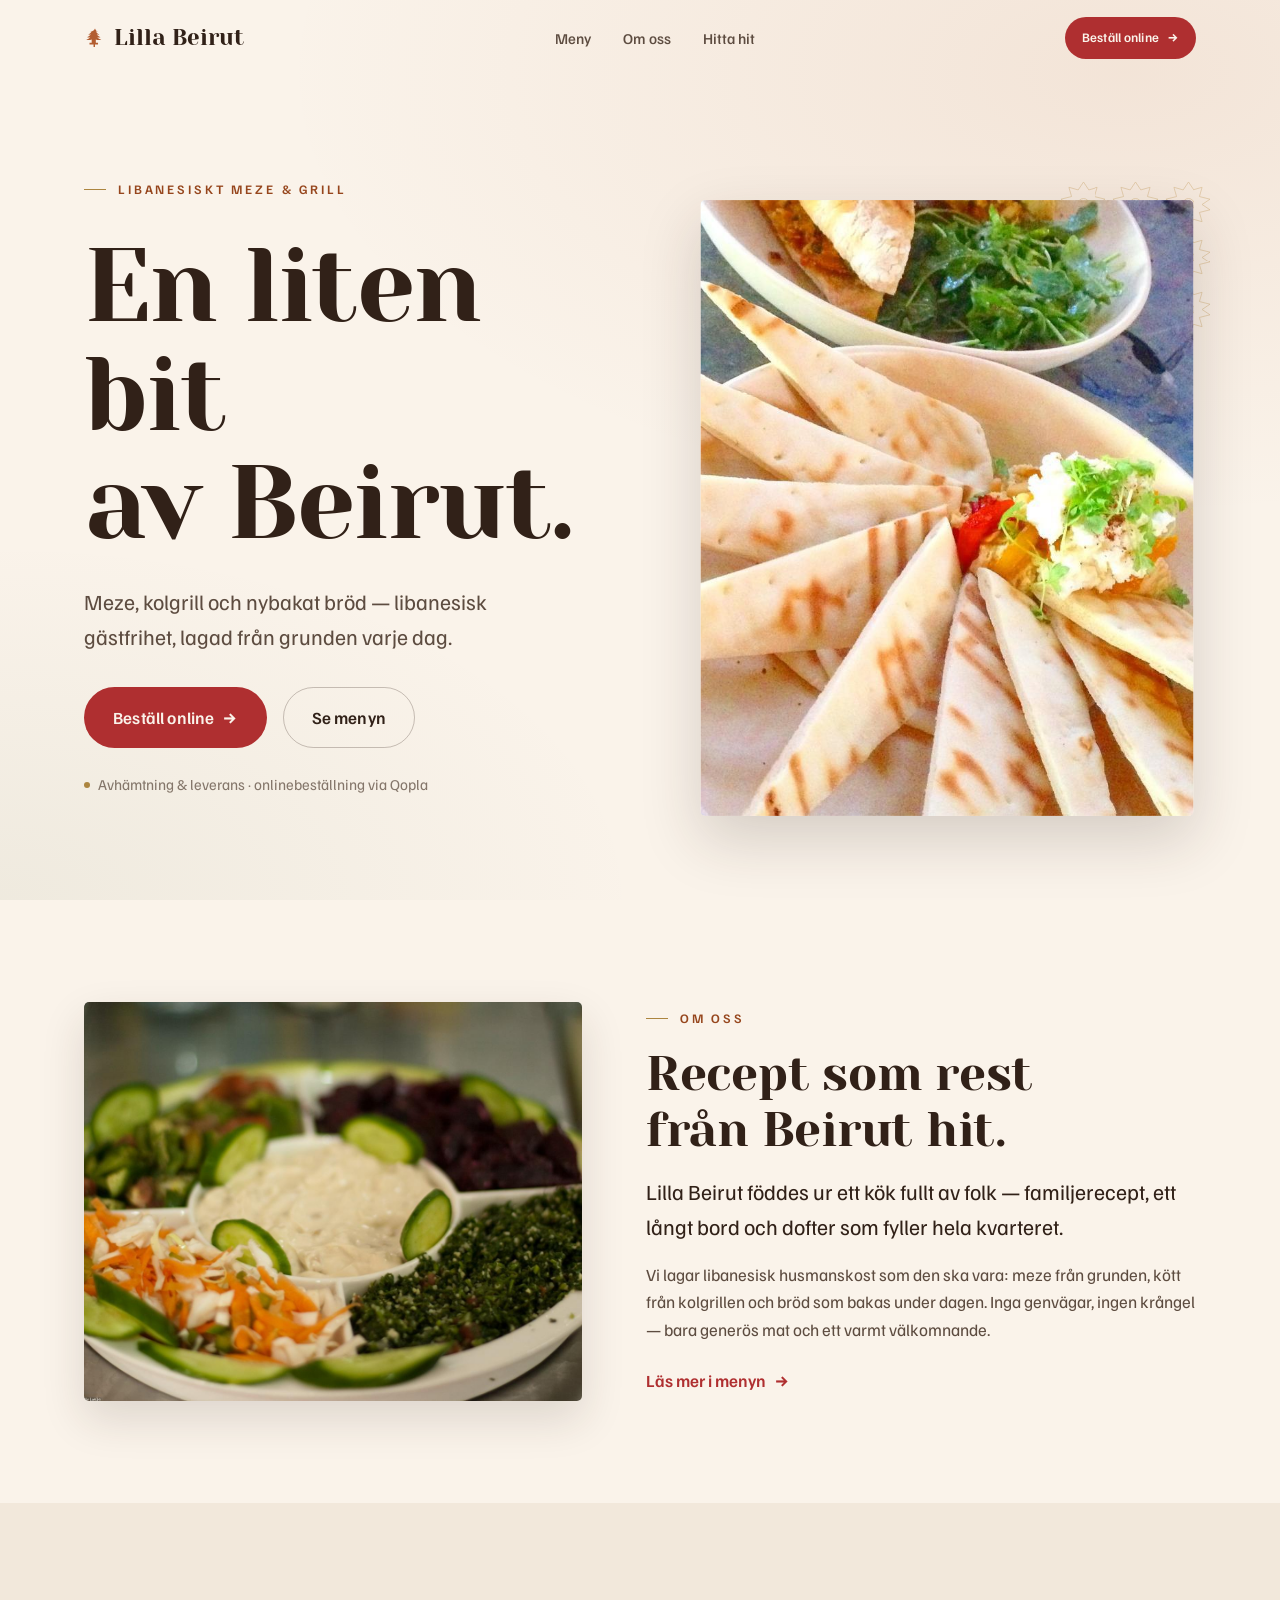
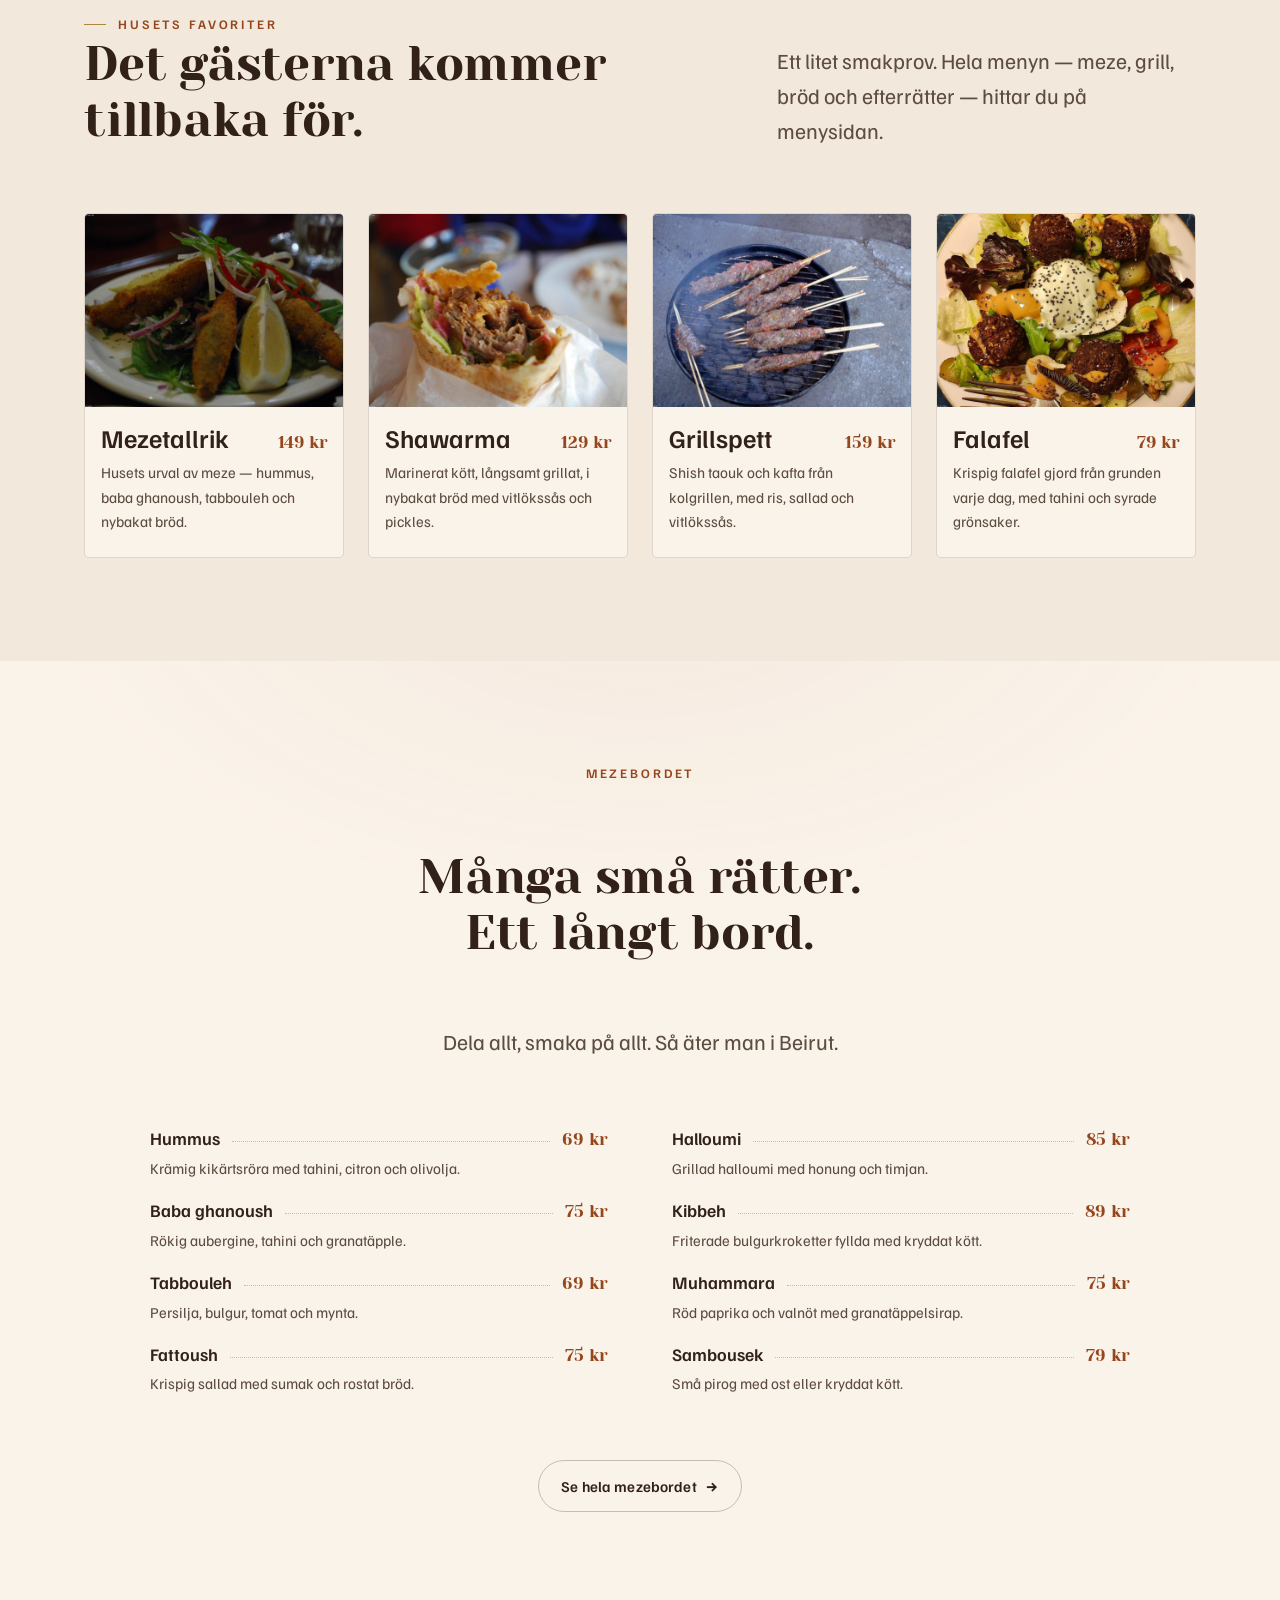
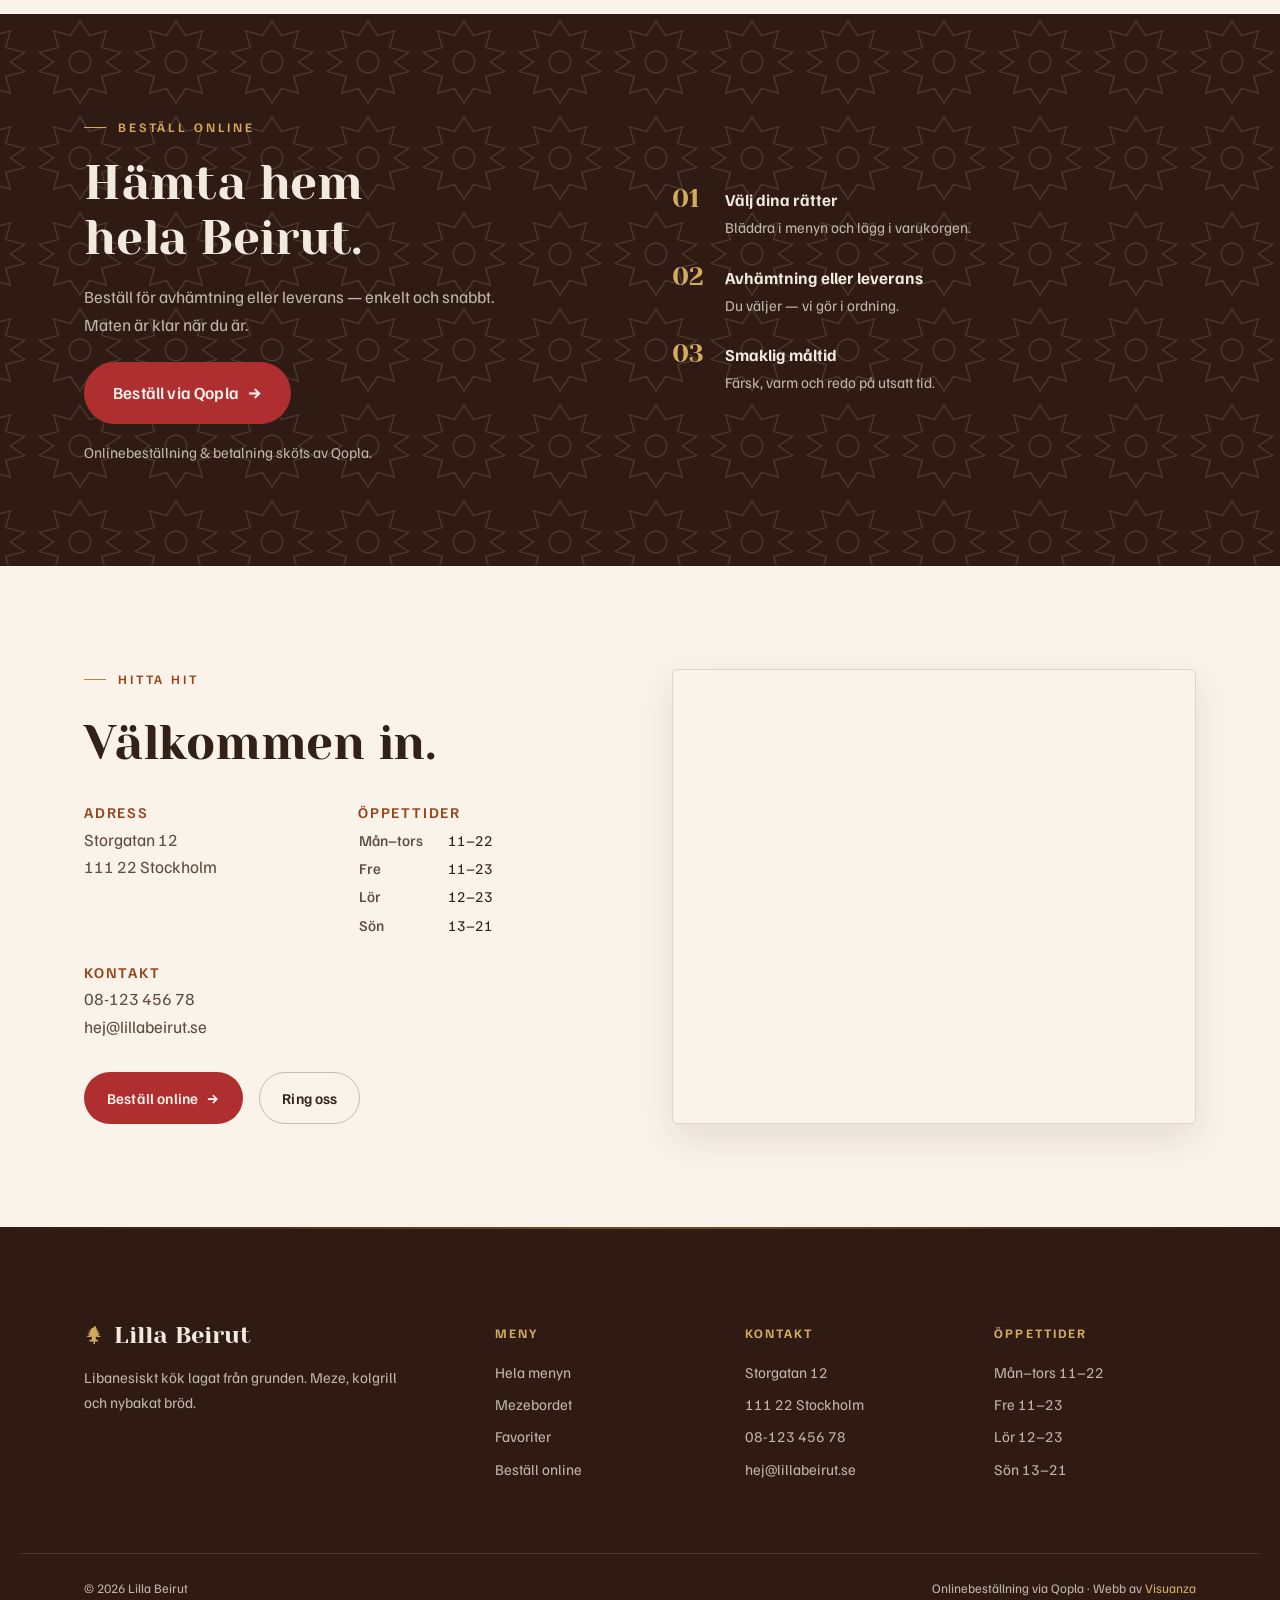
==== index.html @ aa595991 "Initial commit: Lilla Beirut site Libanesisk restaurang (Sverige, Qopla-kund). Statisk HTML/CSS/JS, " ====
<!DOCTYPE html>
<html lang="sv">
<head>
<meta charset="UTF-8">
<meta name="viewport" content="width=device-width, initial-scale=1">

<title>Lilla Beirut — Libanesiskt meze & grill</title>
<meta name="description" content="Lilla Beirut — libanesiskt kök lagat från grunden. Meze, kolgrill och nybakat bröd. Beställ online för avhämtning eller leverans.">
<meta name="theme-color" content="#3a2418">

<link rel="canonical" href="https://lillabeirut.se/">
<meta property="og:title" content="Lilla Beirut — Libanesiskt meze & grill">
<meta property="og:description" content="Libanesisk gästfrihet, lagad från grunden. Meze, kolgrill och nybakat bröd.">
<meta property="og:type" content="restaurant">
<meta property="og:locale" content="sv_SE">
<meta property="og:url" content="https://lillabeirut.se/">

<link rel="icon" type="image/svg+xml" href="assets/icons/favicon.svg">

<link rel="preconnect" href="https://fonts.googleapis.com">
<link rel="preconnect" href="https://fonts.gstatic.com" crossorigin>
<link rel="stylesheet" href="https://fonts.googleapis.com/css2?family=Yeseva+One&family=Familjen+Grotesk:ital,wght@0,400;0,500;0,600;0,700;1,400&display=swap">

<link rel="stylesheet" href="styles/tokens.css">
<link rel="stylesheet" href="styles/base.css">
<link rel="stylesheet" href="styles/components.css">
<link rel="stylesheet" href="styles/pages.css">
</head>

<body>

<a class="skip-link" href="#main">Hoppa till innehåll</a>

<!-- ============ NAV ============ -->
<header class="nav" id="nav">
  <div class="nav__inner wrap">
    <a class="wordmark" href="index.html" aria-label="Lilla Beirut — startsida">
      <svg class="wordmark__cedar" viewBox="0 0 24 24" aria-hidden="true"><path d="M12 1.5c.6 1.7 1.7 2.9 3.1 3.6-.8.1-1.6 0-2.3-.4.9 1.7 2.3 2.9 4 3.6-1 .2-2 .1-2.9-.3 1 1.6 2.5 2.7 4.3 3.3-1.3.3-2.6.2-3.8-.4 1.1 1.5 2.7 2.5 4.5 2.9-2 .7-4.1.6-6-.3v3.7h2.4v1.8H12v2.8h-1.6v-2.8H6v-1.8h2.4v-3.7c-1.9.9-4 1-6 .3 1.8-.4 3.4-1.4 4.5-2.9-1.2.6-2.5.7-3.8.4 1.8-.6 3.3-1.7 4.3-3.3-.9.4-1.9.5-2.9.3 1.7-.7 3.1-1.9 4-3.6-.7.4-1.5.5-2.3.4C10.3 4.4 11.4 3.2 12 1.5Z"/></svg>
      <span>Lilla Beirut</span>
    </a>
    <nav class="nav__links" aria-label="Huvudmeny">
      <a href="meny.html">Meny</a>
      <a href="#om-oss">Om oss</a>
      <a href="#hitta-hit">Hitta hit</a>
    </nav>
    <a class="btn btn--primary btn--sm nav__cta" href="#bestall">Beställ online <span class="btn__arrow" aria-hidden="true">→</span></a>
    <button class="nav__burger" id="burger" aria-label="Öppna meny" aria-expanded="false" aria-controls="mobnav"><span></span></button>
  </div>
</header>

<!-- ============ MOBILE NAV ============ -->
<div class="mobnav" id="mobnav" aria-label="Mobilmeny">
  <div class="mobnav__top wrap">
    <span class="wordmark wordmark--static">Lilla Beirut</span>
    <button class="mobnav__close" data-close aria-label="Stäng meny">×</button>
  </div>
  <nav class="mobnav__links">
    <a href="meny.html">Meny</a>
    <a href="#om-oss" data-close>Om oss</a>
    <a href="#mezebordet" data-close>Mezebordet</a>
    <a href="#hitta-hit" data-close>Hitta hit</a>
  </nav>
  <a class="btn btn--primary mobnav__cta" href="#bestall" data-close>Beställ online <span class="btn__arrow" aria-hidden="true">→</span></a>
</div>

<main id="main">

  <!-- ============ HERO ============ -->
  <section class="hero">
    <div class="hero__grid wrap">
      <div class="hero__copy">
        <span class="eyebrow reveal">Libanesiskt meze &amp; grill</span>
        <h1 class="hero__title reveal reveal--d1">En liten bit<br>av Beirut.</h1>
        <p class="hero__lead reveal reveal--d2">
          Meze, kolgrill och nybakat bröd — libanesisk gästfrihet,
          lagad från grunden varje dag.
        </p>
        <div class="hero__actions reveal reveal--d3">
          <a class="btn btn--primary btn--lg" href="#bestall">Beställ online <span class="btn__arrow" aria-hidden="true">→</span></a>
          <a class="btn btn--ghost btn--lg" href="meny.html">Se menyn</a>
        </div>
        <p class="hero__note reveal reveal--d3">Avhämtning &amp; leverans · onlinebeställning via Qopla</p>
      </div>

      <figure class="hero__figure reveal reveal--d2">
        <img src="assets/photos/hummus.jpg" width="1200" height="900"
             alt="Libanesiskt mezefat med hummus och nygrillat bröd" fetchpriority="high">
        <span class="hero__tile" aria-hidden="true"></span>
      </figure>
    </div>
  </section>

  <!-- ============ STORY / OM OSS ============ -->
  <section class="section" id="om-oss">
    <div class="story wrap">
      <figure class="story__media reveal">
        <img src="assets/photos/salad.jpg" width="1200" height="900" loading="lazy"
             alt="Mezefat med tabbouleh, rödbetor och krämig dipp">
      </figure>
      <div class="story__copy reveal reveal--d1">
        <span class="eyebrow">Om oss</span>
        <h2>Recept som rest<br>från Beirut hit.</h2>
        <p class="lead">
          Lilla Beirut föddes ur ett kök fullt av folk — familjerecept,
          ett långt bord och dofter som fyller hela kvarteret.
        </p>
        <p>
          Vi lagar libanesisk husmanskost som den ska vara: meze från
          grunden, kött från kolgrillen och bröd som bakas under dagen.
          Inga genvägar, ingen krångel — bara generös mat och ett varmt
          välkomnande.
        </p>
        <a class="link-arrow" href="meny.html">Läs mer i menyn <span aria-hidden="true">→</span></a>
      </div>
    </div>
  </section>

  <!-- ============ SIGNATURE DISHES ============ -->
  <section class="section surface-2" id="favoriter">
    <div class="wrap">
      <header class="sec-head reveal">
        <div>
          <span class="eyebrow">Husets favoriter</span>
          <h2>Det gästerna kommer<br>tillbaka för.</h2>
        </div>
        <p class="sec-head__lead">
          Ett litet smakprov. Hela menyn — meze, grill, bröd och
          efterrätter — hittar du på menysidan.
        </p>
      </header>

      <div class="dishes reveal">
        <article class="dish">
          <div class="dish__media"><img src="assets/photos/mezze.jpg" width="800" height="600" loading="lazy" alt="Mezetallrik med falafel, kibbeh och citron"></div>
          <div class="dish__body">
            <div class="dish__row"><h3>Mezetallrik</h3><span class="dish__price">149&nbsp;kr</span></div>
            <p>Husets urval av meze — hummus, baba ghanoush, tabbouleh och nybakat bröd.</p>
          </div>
        </article>
        <article class="dish">
          <div class="dish__media"><img src="assets/photos/shawarma.jpg" width="800" height="600" loading="lazy" alt="Shawarma i nybakat bröd"></div>
          <div class="dish__body">
            <div class="dish__row"><h3>Shawarma</h3><span class="dish__price">129&nbsp;kr</span></div>
            <p>Marinerat kött, långsamt grillat, i nybakat bröd med vitlökssås och pickles.</p>
          </div>
        </article>
        <article class="dish">
          <div class="dish__media"><img src="assets/photos/grill.jpg" width="800" height="600" loading="lazy" alt="Kolgrillade spett, shish taouk och kafta"></div>
          <div class="dish__body">
            <div class="dish__row"><h3>Grillspett</h3><span class="dish__price">159&nbsp;kr</span></div>
            <p>Shish taouk och kafta från kolgrillen, med ris, sallad och vitlökssås.</p>
          </div>
        </article>
        <article class="dish">
          <div class="dish__media"><img src="assets/photos/falafel.jpg" width="800" height="600" loading="lazy" alt="Krispig falafel med sallad"></div>
          <div class="dish__body">
            <div class="dish__row"><h3>Falafel</h3><span class="dish__price">79&nbsp;kr</span></div>
            <p>Krispig falafel gjord från grunden varje dag, med tahini och syrade grönsaker.</p>
          </div>
        </article>
      </div>
    </div>
  </section>

  <!-- ============ MEZZE TABLE ============ -->
  <section class="section mezze" id="mezebordet">
    <div class="wrap">
      <header class="sec-head sec-head--center reveal">
        <span class="eyebrow">Mezebordet</span>
        <h2>Många små rätter.<br>Ett långt bord.</h2>
        <p class="sec-head__lead">Dela allt, smaka på allt. Så äter man i Beirut.</p>
      </header>

      <div class="mezze__list reveal reveal--d1">
        <div class="mezze__col">
          <div class="m-item"><span class="m-item__name">Hummus</span><span class="m-item__dot" aria-hidden="true"></span><span class="m-item__price">69 kr</span></div>
          <p class="m-item__desc">Krämig kikärtsröra med tahini, citron och olivolja.</p>
          <div class="m-item"><span class="m-item__name">Baba ghanoush</span><span class="m-item__dot" aria-hidden="true"></span><span class="m-item__price">75 kr</span></div>
          <p class="m-item__desc">Rökig aubergine, tahini och granatäpple.</p>
          <div class="m-item"><span class="m-item__name">Tabbouleh</span><span class="m-item__dot" aria-hidden="true"></span><span class="m-item__price">69 kr</span></div>
          <p class="m-item__desc">Persilja, bulgur, tomat och mynta.</p>
          <div class="m-item"><span class="m-item__name">Fattoush</span><span class="m-item__dot" aria-hidden="true"></span><span class="m-item__price">75 kr</span></div>
          <p class="m-item__desc">Krispig sallad med sumak och rostat bröd.</p>
        </div>
        <div class="mezze__col">
          <div class="m-item"><span class="m-item__name">Halloumi</span><span class="m-item__dot" aria-hidden="true"></span><span class="m-item__price">85 kr</span></div>
          <p class="m-item__desc">Grillad halloumi med honung och timjan.</p>
          <div class="m-item"><span class="m-item__name">Kibbeh</span><span class="m-item__dot" aria-hidden="true"></span><span class="m-item__price">89 kr</span></div>
          <p class="m-item__desc">Friterade bulgurkroketter fyllda med kryddat kött.</p>
          <div class="m-item"><span class="m-item__name">Muhammara</span><span class="m-item__dot" aria-hidden="true"></span><span class="m-item__price">75 kr</span></div>
          <p class="m-item__desc">Röd paprika och valnöt med granatäppelsirap.</p>
          <div class="m-item"><span class="m-item__name">Sambousek</span><span class="m-item__dot" aria-hidden="true"></span><span class="m-item__price">79 kr</span></div>
          <p class="m-item__desc">Små pirog med ost eller kryddat kött.</p>
        </div>
      </div>

      <div class="mezze__cta reveal reveal--d2">
        <a class="btn btn--ghost" href="meny.html">Se hela mezebordet <span class="btn__arrow" aria-hidden="true">→</span></a>
      </div>
    </div>
  </section>

  <!-- ============ ORDER / QOPLA ============ -->
  <section class="section order surface-dark" id="bestall">
    <div class="wrap order__inner">
      <div class="order__copy reveal">
        <span class="eyebrow">Beställ online</span>
        <h2>Hämta hem<br>hela Beirut.</h2>
        <p>Beställ för avhämtning eller leverans — enkelt och snabbt. Maten är klar när du är.</p>
        <a class="btn btn--primary btn--lg" href="#" data-qopla>Beställ via Qopla <span class="btn__arrow" aria-hidden="true">→</span></a>
        <p class="order__note">Onlinebeställning &amp; betalning sköts av Qopla.</p>
      </div>
      <ul class="order__steps reveal reveal--d1">
        <li><span class="order__num">01</span><div><strong>Välj dina rätter</strong><p>Bläddra i menyn och lägg i varukorgen.</p></div></li>
        <li><span class="order__num">02</span><div><strong>Avhämtning eller leverans</strong><p>Du väljer — vi gör i ordning.</p></div></li>
        <li><span class="order__num">03</span><div><strong>Smaklig måltid</strong><p>Färsk, varm och redo på utsatt tid.</p></div></li>
      </ul>
    </div>
  </section>

  <!-- ============ VISIT / HITTA HIT ============ -->
  <section class="section" id="hitta-hit">
    <div class="visit wrap">
      <div class="visit__info reveal">
        <span class="eyebrow">Hitta hit</span>
        <h2>Välkommen in.</h2>
        <div class="visit__rows">
          <div class="visit__row">
            <h3>Adress</h3>
            <!-- TODO: ersätt med riktig adress -->
            <p>Storgatan 12<br>111 22 Stockholm</p>
          </div>
          <div class="visit__row">
            <h3>Öppettider</h3>
            <table class="hours">
              <tr><th>Mån–tors</th><td>11–22</td></tr>
              <tr><th>Fre</th><td>11–23</td></tr>
              <tr><th>Lör</th><td>12–23</td></tr>
              <tr><th>Sön</th><td>13–21</td></tr>
            </table>
          </div>
          <div class="visit__row">
            <h3>Kontakt</h3>
            <!-- TODO: ersätt med riktiga uppgifter -->
            <p><a href="tel:+46812345678">08-123 456 78</a><br>
               <a href="mailto:hej@lillabeirut.se">hej@lillabeirut.se</a></p>
          </div>
        </div>
        <div class="visit__actions">
          <a class="btn btn--primary" href="#bestall">Beställ online <span class="btn__arrow" aria-hidden="true">→</span></a>
          <a class="btn btn--ghost" href="tel:+46812345678">Ring oss</a>
        </div>
      </div>
      <figure class="visit__map reveal reveal--d1" aria-label="Karta — Lilla Beirut">
        <!-- TODO: ersätt med inbäddad Google Maps för riktig adress -->
        <iframe title="Karta till Lilla Beirut" loading="lazy"
          src="https://www.google.com/maps?q=Storgatan+12,+Stockholm&output=embed"></iframe>
      </figure>
    </div>
  </section>

</main>

<!-- ============ FOOTER ============ -->
<footer class="footer surface-dark">
  <div class="wrap footer__inner">
    <div class="footer__brand">
      <span class="wordmark wordmark--static wordmark--on-dark">
        <svg class="wordmark__cedar" viewBox="0 0 24 24" aria-hidden="true"><path d="M12 1.5c.6 1.7 1.7 2.9 3.1 3.6-.8.1-1.6 0-2.3-.4.9 1.7 2.3 2.9 4 3.6-1 .2-2 .1-2.9-.3 1 1.6 2.5 2.7 4.3 3.3-1.3.3-2.6.2-3.8-.4 1.1 1.5 2.7 2.5 4.5 2.9-2 .7-4.1.6-6-.3v3.7h2.4v1.8H12v2.8h-1.6v-2.8H6v-1.8h2.4v-3.7c-1.9.9-4 1-6 .3 1.8-.4 3.4-1.4 4.5-2.9-1.2.6-2.5.7-3.8.4 1.8-.6 3.3-1.7 4.3-3.3-.9.4-1.9.5-2.9.3 1.7-.7 3.1-1.9 4-3.6-.7.4-1.5.5-2.3.4C10.3 4.4 11.4 3.2 12 1.5Z"/></svg>
        Lilla Beirut
      </span>
      <p class="footer__tag">Libanesiskt kök lagat från grunden. Meze, kolgrill och nybakat bröd.</p>
    </div>
    <div class="footer__col">
      <h4>Meny</h4>
      <ul>
        <li><a href="meny.html">Hela menyn</a></li>
        <li><a href="#mezebordet">Mezebordet</a></li>
        <li><a href="#favoriter">Favoriter</a></li>
        <li><a href="#bestall">Beställ online</a></li>
      </ul>
    </div>
    <div class="footer__col">
      <h4>Kontakt</h4>
      <ul>
        <li>Storgatan 12</li>
        <li>111 22 Stockholm</li>
        <li><a href="tel:+46812345678">08-123 456 78</a></li>
        <li><a href="mailto:hej@lillabeirut.se">hej@lillabeirut.se</a></li>
      </ul>
    </div>
    <div class="footer__col">
      <h4>Öppettider</h4>
      <ul>
        <li>Mån–tors 11–22</li>
        <li>Fre 11–23</li>
        <li>Lör 12–23</li>
        <li>Sön 13–21</li>
      </ul>
    </div>
  </div>
  <div class="wrap footer__bottom">
    <span>© <span data-year></span> Lilla Beirut</span>
    <span class="footer__meta">Onlinebeställning via Qopla · Webb av <a href="https://visuanza.es" target="_blank" rel="noopener">Visuanza</a></span>
  </div>
</footer>

<script src="scripts/main.js" defer></script>
</body>
</html>
---- styles/tokens.css ----
/* ============================================================
   Lilla Beirut — Design Tokens
   "Levantine warmth meets Scandinavian restraint"
   Light theme · OKLCH palette · 4pt spatial scale
   ============================================================ */

:root {
  /* ---- Surfaces (warm sand, neutrals tinted toward clay hue ~70) ---- */
  --sand:        oklch(0.967 0.014 75);   /* page surface — warm cream */
  --sand-2:      oklch(0.935 0.020 72);   /* elevated cards / alt sections */
  --sand-3:      oklch(0.895 0.026 70);   /* deeper surface */
  --line:        oklch(0.27 0.03 50 / 0.14);   /* hairline on sand */
  --line-strong: oklch(0.27 0.03 50 / 0.26);

  /* ---- Ink (deep warm brown-black, never pure black) ---- */
  --ink:         oklch(0.265 0.030 52);   /* body + headings */
  --ink-soft:    oklch(0.430 0.030 55);   /* secondary text */
  --ink-faint:   oklch(0.575 0.025 60);   /* captions / muted */

  /* ---- Accents ---- */
  --pom:         oklch(0.505 0.165 25);   /* pomegranate — primary CTA */
  --pom-deep:    oklch(0.430 0.150 25);   /* pomegranate hover */
  --clay:        oklch(0.575 0.125 47);   /* terracotta — secondary warm */
  --clay-deep:   oklch(0.490 0.120 45);
  --olive:       oklch(0.520 0.070 130);  /* cedar / Levantine green */
  --olive-deep:  oklch(0.430 0.060 130);
  --gold:        oklch(0.760 0.105 82);   /* gold — fine hairline accent */
  --gold-deep:   oklch(0.640 0.100 80);

  /* ---- Dark band (footer / order block) — deep warm aubergine-brown ---- */
  --dark:        oklch(0.245 0.035 40);
  --dark-2:      oklch(0.300 0.040 42);
  --on-dark:     oklch(0.940 0.018 75);   /* cream text on dark */
  --on-dark-soft:oklch(0.940 0.018 75 / 0.74);
  --line-dark:   oklch(0.940 0.018 75 / 0.14);

  /* ---- Typography ---- */
  --font-display: 'Yeseva One', 'Hoefler Text', Georgia, serif;
  --font-body:    'Familjen Grotesk', system-ui, -apple-system, sans-serif;

  /* fluid display scale (perfect-fourth-ish, 1.28) */
  --fs-hero:  clamp(3rem, 1.6rem + 6.4vw, 6.5rem);
  --fs-h1:    clamp(2.4rem, 1.5rem + 3.6vw, 4rem);
  --fs-h2:    clamp(1.9rem, 1.4rem + 2.1vw, 3rem);
  --fs-h3:    clamp(1.25rem, 1.05rem + 0.9vw, 1.6rem);
  --fs-lead:  clamp(1.075rem, 1rem + 0.45vw, 1.35rem);
  --fs-body:  1.0625rem;        /* 17px */
  --fs-sm:    0.9375rem;        /* 15px */
  --fs-xs:    0.8125rem;        /* 13px */

  /* line-heights — generous on Swedish display type so Å Ä Ö never clip */
  --lh-display: 1.16;
  --lh-tight:   1.22;
  --lh-body:    1.62;

  /* ---- Spacing (4pt scale, semantic) ---- */
  --space-2xs: 4px;
  --space-xs:  8px;
  --space-sm:  12px;
  --space-md:  16px;
  --space-lg:  24px;
  --space-xl:  32px;
  --space-2xl: 48px;
  --space-3xl: 64px;
  --space-4xl: 96px;
  --space-5xl: 144px;

  /* ---- Layout ---- */
  --max:        1240px;
  --max-narrow: 760px;
  --gutter:     clamp(20px, 5vw, 72px);
  --nav-h:      76px;

  /* ---- Radius (sharp, printed-menu feel — not soft/tech) ---- */
  --r-sm: 3px;
  --r-md: 5px;
  --r-pill: 999px;

  /* ---- Motion ---- */
  --dur-micro: 180ms;
  --dur-base:  340ms;
  --dur-large: 700ms;
  --dur-reveal: 580ms;   /* scroll-reveal entrance (emil-anim: 400-600ms) */
  --ease-out:  cubic-bezier(0.22, 1, 0.36, 1);     /* ease-out-quint */
  --ease-out-soft: cubic-bezier(0.16, 1, 0.3, 1);

  /* ---- Levantine 8-point-star tile (gold hairline) — used sparingly ----
     A khatam-style tessellation rendered as an inline SVG data-URI so it can
     tint section backgrounds at low opacity without an extra request. */
  --tile-gold: url("data:image/svg+xml;utf8,<svg xmlns='http://www.w3.org/2000/svg' width='80' height='80' viewBox='0 0 80 80'><g fill='none' stroke='%23b8893a' stroke-width='1' opacity='0.5'><path d='M40 6 L48 18 L62 14 L58 28 L74 32 L62 40 L74 48 L58 52 L62 66 L48 62 L40 74 L32 62 L18 66 L22 52 L6 48 L18 40 L6 32 L22 28 L18 14 L32 18 Z'/><circle cx='40' cy='40' r='9'/></g></svg>");
  --tile-cream: url("data:image/svg+xml;utf8,<svg xmlns='http://www.w3.org/2000/svg' width='80' height='80' viewBox='0 0 80 80'><g fill='none' stroke='%23f0e4cf' stroke-width='1' opacity='0.16'><path d='M40 6 L48 18 L62 14 L58 28 L74 32 L62 40 L74 48 L58 52 L62 66 L48 62 L40 74 L32 62 L18 66 L22 52 L6 48 L18 40 L6 32 L22 28 L18 14 L32 18 Z'/><circle cx='40' cy='40' r='9'/></g></svg>");
}

@media (max-width: 640px) {
  :root { --nav-h: 62px; }
}
---- styles/base.css ----
/* ============================================================
   Lilla Beirut — Base & reset
   ============================================================ */

*, *::before, *::after { box-sizing: border-box; }
* { margin: 0; }

html { -webkit-text-size-adjust: 100%; scroll-behavior: smooth; }
@media (prefers-reduced-motion: reduce) { html { scroll-behavior: auto; } }

body {
  font-family: var(--font-body);
  font-size: var(--fs-body);
  line-height: var(--lh-body);
  color: var(--ink);
  background: var(--sand);
  -webkit-font-smoothing: antialiased;
  text-rendering: optimizeLegibility;
  overflow-x: hidden;
}

img, picture, svg { display: block; max-width: 100%; }
img { height: auto; }

a { color: inherit; text-decoration: none; }
button { font: inherit; color: inherit; cursor: pointer; border: none; background: none; }
ul { list-style: none; padding: 0; }

::selection { background: var(--pom); color: var(--sand); }

:focus-visible {
  outline: 2px solid var(--pom);
  outline-offset: 3px;
  border-radius: 2px;
}

/* ---- Headings: display face, Swedish-safe leading ---- */
h1, h2, h3 {
  font-family: var(--font-display);
  font-weight: 400;
  line-height: var(--lh-display);
  letter-spacing: -0.005em;
  color: var(--ink);
  /* Yeseva One has tall ring/diaeresis on Å Ä Ö — pad the top so they never
     touch the element edge or a line above. */
  padding-top: 0.04em;
}
h1 { font-size: var(--fs-h1); }
h2 { font-size: var(--fs-h2); }
h3 { font-size: var(--fs-h3); font-family: var(--font-body); font-weight: 600; line-height: var(--lh-tight); letter-spacing: 0; padding-top: 0; }

p { max-width: 68ch; }

/* ---- Layout helpers ---- */
.wrap { width: 100%; max-width: var(--max); margin-inline: auto; padding-inline: var(--gutter); }
.wrap--narrow { max-width: var(--max-narrow); }
.section { padding-block: clamp(var(--space-3xl), 8vw, var(--space-5xl)); }

.surface-2 { background: var(--sand-2); }
.surface-3 { background: var(--sand-3); }
.surface-dark { background: var(--dark); color: var(--on-dark); }

/* ---- Eyebrow: small-caps label with cedar mark ---- */
.eyebrow {
  display: inline-flex;
  align-items: center;
  gap: var(--space-sm);
  font-size: var(--fs-xs);
  font-weight: 600;
  letter-spacing: 0.22em;
  text-transform: uppercase;
  color: var(--clay-deep);
}
.eyebrow::before {
  content: "";
  width: 22px; height: 1px;
  background: var(--gold-deep);
}
.surface-dark .eyebrow { color: var(--gold); }
.surface-dark .eyebrow::before { background: var(--gold); }

/* ---- Skip link ---- */
.skip-link {
  position: absolute; left: -9999px; top: 0; z-index: 200;
  background: var(--ink); color: var(--sand);
  padding: var(--space-sm) var(--space-md); border-radius: var(--r-md);
}
.skip-link:focus { left: var(--space-md); top: var(--space-md); }

/* ---- Scroll reveal (JS toggles .is-in) ---- */
.reveal {
  opacity: 0;
  transform: translateY(18px);
  transition: opacity var(--dur-reveal) var(--ease-out),
              transform var(--dur-reveal) var(--ease-out);
}
.reveal.is-in { opacity: 1; transform: none; }
/* lead-with-most-important stagger: 70ms steps (emil-anim rule 5) */
.reveal--d1 { transition-delay: 70ms; }
.reveal--d2 { transition-delay: 140ms; }
.reveal--d3 { transition-delay: 210ms; }

/* Global reduced-motion safety net (emil-anim rule 36) */
@media (prefers-reduced-motion: reduce) {
  *, *::before, *::after {
    animation-duration: 0.01ms !important;
    animation-iteration-count: 1 !important;
    transition-duration: 0.01ms !important;
    scroll-behavior: auto !important;
  }
  .reveal { opacity: 1 !important; transform: none !important; }
}
---- styles/components.css ----
/* ============================================================
   Lilla Beirut — Components
   ============================================================ */

/* ---------- Wordmark ---------- */
.wordmark {
  display: inline-flex;
  align-items: center;
  gap: var(--space-xs);
  font-family: var(--font-display);
  font-size: 1.4rem;
  line-height: 1;
  color: var(--ink);
  white-space: nowrap;
}
.wordmark__cedar { width: 22px; height: 22px; fill: var(--clay); flex: none; }
.wordmark--on-dark { color: var(--on-dark); font-size: 1.5rem; }
.wordmark--on-dark .wordmark__cedar { fill: var(--gold); }

/* ---------- Buttons ---------- */
.btn {
  position: relative;
  display: inline-flex;
  align-items: center;
  gap: var(--space-xs);
  font-family: var(--font-body);
  font-weight: 600;
  font-size: var(--fs-sm);
  letter-spacing: 0.01em;
  padding: 13px 22px;
  border-radius: var(--r-pill);
  border: 1.5px solid transparent;
  transition: background var(--dur-micro) var(--ease-out),
              color var(--dur-micro) var(--ease-out),
              border-color var(--dur-micro) var(--ease-out),
              transform var(--dur-micro) var(--ease-out);
}
.btn:active { transform: translateY(1px); }
.btn__arrow { transition: transform var(--dur-base) var(--ease-out); }
.btn:hover .btn__arrow { transform: translateX(4px); }

.btn--primary { background: var(--pom); color: var(--sand); }
.btn--primary:hover { background: var(--pom-deep); color: var(--sand); }

.btn--ghost { background: transparent; color: var(--ink); border-color: var(--line-strong); }
.btn--ghost:hover { background: var(--ink); color: var(--sand); border-color: var(--ink); }

.surface-dark .btn--ghost { color: var(--on-dark); border-color: var(--line-dark); }
.surface-dark .btn--ghost:hover { background: var(--on-dark); color: var(--dark); border-color: var(--on-dark); }

.btn--sm { padding: 9px 16px; font-size: var(--fs-xs); }
.btn--lg { padding: 16px 28px; font-size: var(--fs-body); }

/* placeholder-order tooltip (shown by JS until the real Qopla link is wired) */
.btn[data-tip]::after {
  content: attr(data-tip);
  position: absolute; bottom: calc(100% + 10px); left: 50%; transform: translateX(-50%);
  background: var(--sand); color: var(--ink);
  font-size: var(--fs-xs); font-weight: 500; white-space: nowrap;
  padding: 7px 13px; border-radius: var(--r-md);
  box-shadow: 0 8px 22px oklch(0.27 0.03 50 / 0.25);
  pointer-events: none;
  animation: tipIn 200ms var(--ease-out);
}
@keyframes tipIn { from { opacity: 0; transform: translate(-50%, 4px); } to { opacity: 1; transform: translate(-50%, 0); } }

/* ---------- Inline link with arrow ---------- */
.link-arrow {
  display: inline-flex;
  align-items: center;
  gap: var(--space-xs);
  font-weight: 600;
  color: var(--pom);
  width: fit-content;
}
.link-arrow span { transition: transform var(--dur-base) var(--ease-out); }
.link-arrow:hover span { transform: translateX(4px); }

/* ---------- NAV ---------- */
.nav {
  position: fixed;
  inset: 0 0 auto 0;
  z-index: 100;
  height: var(--nav-h);
  display: flex;
  align-items: center;
  transition: background var(--dur-base) var(--ease-out),
              box-shadow var(--dur-base) var(--ease-out);
}
.nav__inner {
  display: flex;
  align-items: center;
  justify-content: space-between;
  gap: var(--space-lg);
}
.nav.is-scrolled {
  background: color-mix(in oklch, var(--sand) 88%, transparent);
  backdrop-filter: saturate(140%) blur(10px);
  box-shadow: 0 1px 0 var(--line), 0 6px 24px oklch(0.27 0.03 50 / 0.07);
}
.nav__links { display: flex; align-items: center; gap: var(--space-xl); }
.nav__links a {
  font-weight: 500;
  font-size: var(--fs-sm);
  color: var(--ink-soft);
  transition: color var(--dur-micro) var(--ease-out);
}
.nav__links a:hover { color: var(--ink); }
.nav__cta { flex: none; }

.nav__burger {
  display: none;
  width: 44px; height: 44px;
  margin-right: -8px;
  position: relative;
}
.nav__burger span,
.nav__burger span::before,
.nav__burger span::after {
  content: "";
  position: absolute;
  left: 11px; width: 22px; height: 2px;
  background: var(--ink);
  border-radius: 2px;
  transition: transform var(--dur-base) var(--ease-out);
}
.nav__burger span { top: 21px; }
.nav__burger span::before { top: -7px; }
.nav__burger span::after { top: 7px; }

/* Responsive nav: collapse to hamburger + drawer on small screens */
@media (max-width: 879px) {
  .nav__links, .nav__cta { display: none; }
  .nav__burger { display: block; }
}

/* ---------- MOBILE NAV ---------- */
.mobnav {
  position: fixed;
  inset: 0;
  z-index: 120;
  background: var(--sand-2);
  background-image: var(--tile-gold);
  background-size: 120px;
  background-position: center;
  display: flex;
  flex-direction: column;
  padding-block: var(--space-lg) var(--space-2xl);
  transform: translateY(-100%);
  visibility: hidden;
  transition: transform var(--dur-large) var(--ease-out), visibility var(--dur-large);
}
.mobnav.is-open { transform: translateY(0); visibility: visible; }
.mobnav__top { display: flex; align-items: center; justify-content: space-between; }
.mobnav__close { font-size: 2.2rem; line-height: 1; width: 44px; height: 44px; color: var(--ink); }
.mobnav__links {
  flex: 1;
  display: flex;
  flex-direction: column;
  justify-content: center;
  align-items: center;
  gap: clamp(var(--space-md), 4vh, var(--space-2xl));
}
.mobnav__links a {
  font-family: var(--font-display);
  font-size: clamp(2rem, 9vw, 3rem);
  color: var(--ink);
  transition: color var(--dur-micro) var(--ease-out);
}
.mobnav__links a:hover { color: var(--pom); }
.mobnav__cta { align-self: center; }

/* ---------- Section heading block ---------- */
.sec-head {
  display: grid;
  gap: var(--space-md);
  margin-bottom: var(--space-3xl);
}
@media (min-width: 880px) {
  .sec-head { grid-template-columns: 1.5fr 1fr; gap: var(--space-3xl); align-items: end; }
}
.sec-head__lead { color: var(--ink-soft); font-size: var(--fs-lead); max-width: 42ch; }
.sec-head--center {
  text-align: center;
  justify-items: center;
  grid-template-columns: 1fr !important;
  max-width: 640px;
  margin-inline: auto;
}
.sec-head--center .eyebrow::before { display: none; }

/* ---------- Dish cards ---------- */
.dishes {
  display: grid;
  gap: var(--space-lg);
  grid-template-columns: 1fr;
}
@media (min-width: 560px) { .dishes { grid-template-columns: 1fr 1fr; } }
@media (min-width: 1000px) { .dishes { grid-template-columns: repeat(4, 1fr); } }

/* staggered card entrance when the group scrolls in (emil-anim rules 33-34).
   The container is the observed trigger but stays put — only the cards move. */
.dishes.reveal { opacity: 1; transform: none; transition: none; }
.dishes .dish {
  opacity: 0;
  transform: translateY(16px);
  transition: opacity var(--dur-reveal) var(--ease-out),
              transform var(--dur-reveal) var(--ease-out),
              box-shadow var(--dur-base) var(--ease-out);
}
.dishes.is-in .dish { opacity: 1; transform: translateY(0); }
.dishes.is-in .dish:nth-child(2) { transition-delay: 60ms; }
.dishes.is-in .dish:nth-child(3) { transition-delay: 120ms; }
.dishes.is-in .dish:nth-child(4) { transition-delay: 180ms; }
@media (prefers-reduced-motion: reduce) {
  .dishes .dish { opacity: 1 !important; transform: none !important; }
}

.dish {
  display: flex;
  flex-direction: column;
  background: var(--sand);
  border: 1px solid var(--line);
  border-radius: var(--r-md);
  overflow: hidden;
  transition: transform var(--dur-base) var(--ease-out),
              box-shadow var(--dur-base) var(--ease-out);
}
.dishes.is-in .dish:hover { transform: translateY(-4px); box-shadow: 0 14px 34px oklch(0.27 0.03 50 / 0.12); transition-delay: 0ms; }
.dish__media { aspect-ratio: 4 / 3; overflow: hidden; }
.dish__media img { width: 100%; height: 100%; object-fit: cover; transition: transform var(--dur-large) var(--ease-out); }
.dish:hover .dish__media img { transform: scale(1.05); }
.dish__body { padding: var(--space-md) var(--space-md) var(--space-lg); display: flex; flex-direction: column; gap: var(--space-2xs); }
.dish__row { display: flex; align-items: baseline; justify-content: space-between; gap: var(--space-sm); }
.dish__price { font-family: var(--font-display); color: var(--clay-deep); font-size: 1.05rem; white-space: nowrap; }
.dish__body p { font-size: var(--fs-sm); color: var(--ink-soft); }

/* ---------- Mezze list (menu rows) ---------- */
.m-item {
  display: flex;
  align-items: baseline;
  gap: var(--space-sm);
  margin-top: var(--space-md);
}
.m-item__name { font-weight: 600; font-size: 1.1rem; white-space: nowrap; }
.m-item__dot { flex: 1; border-bottom: 1px dotted var(--line-strong); transform: translateY(-3px); }
.m-item__price { font-family: var(--font-display); color: var(--clay-deep); white-space: nowrap; }
.m-item__desc { font-size: var(--fs-sm); color: var(--ink-soft); margin-top: 2px; max-width: 46ch; }
---- styles/pages.css ----
/* ============================================================
   Lilla Beirut — Page sections
   ============================================================ */

/* ---------- HERO ---------- */
.hero {
  position: relative;
  padding-top: var(--nav-h);
  overflow: hidden;
  background:
    radial-gradient(120% 90% at 88% 8%, oklch(0.575 0.125 47 / 0.10) 0%, transparent 55%),
    radial-gradient(100% 80% at 0% 100%, oklch(0.520 0.070 130 / 0.07) 0%, transparent 50%),
    var(--sand);
}
.hero__grid {
  display: grid;
  gap: clamp(var(--space-xl), 5vw, var(--space-4xl));
  align-items: center;
  min-height: calc(100svh - var(--nav-h));
  padding-block: clamp(var(--space-2xl), 6vw, var(--space-4xl));
}
@media (min-width: 880px) {
  .hero__grid { grid-template-columns: 1.05fr 0.95fr; }
}
.hero__copy { display: flex; flex-direction: column; align-items: flex-start; gap: var(--space-lg); }
.hero__title {
  font-size: var(--fs-hero);
  line-height: 1.04;
  letter-spacing: -0.015em;
  margin-block: var(--space-2xs) var(--space-2xs);
}
.hero__lead { font-size: var(--fs-lead); color: var(--ink-soft); max-width: 40ch; }
.hero__actions { display: flex; flex-wrap: wrap; gap: var(--space-md); margin-top: var(--space-xs); }
.hero__note {
  display: flex; align-items: center; gap: var(--space-xs);
  font-size: var(--fs-sm); color: var(--ink-faint);
}
.hero__note::before { content: ""; width: 6px; height: 6px; border-radius: 50%; background: var(--gold-deep); }

.hero__figure { position: relative; isolation: isolate; }
/* hero image eases in with a touch of scale (foreground enters last) */
.hero__figure.reveal { transform: translateY(20px) scale(0.99); }
.hero__tile { transition: opacity var(--dur-large) var(--ease-out) 260ms; }
.hero__figure.reveal:not(.is-in) .hero__tile { opacity: 0; }
.hero__figure img {
  width: 100%;
  aspect-ratio: 4 / 5;
  object-fit: cover;
  border-radius: var(--r-md);
  box-shadow: 0 24px 60px oklch(0.27 0.03 50 / 0.18);
}
.hero__tile {
  position: absolute;
  z-index: -1;
  top: -22px; right: -22px;
  width: 160px; height: 160px;
  background: var(--tile-gold);
  background-size: 53px;
  opacity: 0.9;
}
@media (max-width: 879px) {
  .hero__figure img { aspect-ratio: 4 / 3; }
  .hero__tile { width: 110px; height: 110px; top: -16px; right: -10px; }
}

/* ---------- STORY ---------- */
.story {
  display: grid;
  gap: clamp(var(--space-xl), 5vw, var(--space-4xl));
  align-items: center;
}
@media (min-width: 820px) { .story { grid-template-columns: 0.95fr 1.05fr; } }
.story__media img {
  width: 100%;
  aspect-ratio: 5 / 4;
  object-fit: cover;
  border-radius: var(--r-md);
  box-shadow: 0 18px 44px oklch(0.27 0.03 50 / 0.14);
}
.story__copy { display: flex; flex-direction: column; gap: var(--space-md); }
.story__copy .lead { font-size: var(--fs-lead); color: var(--ink); }
.story__copy p { color: var(--ink-soft); }
.story__copy .link-arrow { margin-top: var(--space-xs); }

/* ---------- MEZZE ---------- */
.mezze {
  position: relative;
  background:
    radial-gradient(80% 60% at 50% -10%, oklch(0.575 0.125 47 / 0.06) 0%, transparent 60%),
    var(--sand);
}
.mezze__list {
  display: grid;
  gap: clamp(var(--space-xl), 5vw, var(--space-4xl));
  max-width: 980px;
  margin-inline: auto;
}
@media (min-width: 760px) { .mezze__list { grid-template-columns: 1fr 1fr; } }
.mezze__col > .m-item:first-child { margin-top: 0; }
.mezze__cta { display: flex; justify-content: center; margin-top: var(--space-3xl); }

/* ---------- ORDER / QOPLA ---------- */
.order {
  background-image: var(--tile-cream), none;
  background-size: 96px;
  background-position: top right;
}
.order__inner { display: grid; gap: clamp(var(--space-2xl), 5vw, var(--space-4xl)); align-items: center; }
@media (min-width: 860px) { .order__inner { grid-template-columns: 1fr 1fr; } }
.order__copy { display: flex; flex-direction: column; align-items: flex-start; gap: var(--space-md); }
.order__copy h2 { color: var(--on-dark); }
.order__copy > p { color: var(--on-dark-soft); max-width: 42ch; }
.order__copy .btn { margin-top: var(--space-xs); }
.order__note { font-size: var(--fs-sm); color: var(--on-dark-soft); }

.order__steps { display: flex; flex-direction: column; gap: var(--space-lg); }
.order__steps li { display: flex; gap: var(--space-md); align-items: flex-start; }
.order__num { font-family: var(--font-display); font-size: 1.6rem; color: var(--gold); line-height: 1; flex: none; width: 2.2ch; }
.order__steps strong { display: block; color: var(--on-dark); font-size: 1.05rem; }
.order__steps p { color: var(--on-dark-soft); font-size: var(--fs-sm); margin-top: 2px; }

/* ---------- VISIT ---------- */
.visit {
  display: grid;
  gap: clamp(var(--space-xl), 5vw, var(--space-3xl));
  align-items: stretch;   /* map matches the info column height — no dead space */
}
@media (min-width: 860px) { .visit { grid-template-columns: 1fr 1fr; } }
.visit__info { display: flex; flex-direction: column; gap: var(--space-lg); }
.visit__info h2 { margin-bottom: var(--space-xs); }
.visit__rows { display: grid; gap: var(--space-lg); }
@media (min-width: 520px) { .visit__rows { grid-template-columns: 1fr 1fr; } }
.visit__row h3 { font-size: var(--fs-sm); text-transform: uppercase; letter-spacing: 0.12em; color: var(--clay-deep); margin-bottom: var(--space-2xs); }
.visit__row p, .visit__row a { color: var(--ink-soft); }
.visit__row a:hover { color: var(--pom); }
.hours { border-collapse: collapse; font-size: var(--fs-sm); }
.hours th { text-align: left; font-weight: 500; color: var(--ink-soft); padding-right: var(--space-lg); }
.hours td { color: var(--ink); }
.hours th, .hours td { padding-block: 2px; }
.visit__actions { display: flex; flex-wrap: wrap; gap: var(--space-md); margin-top: var(--space-xs); }

.visit__map { border-radius: var(--r-md); overflow: hidden; border: 1px solid var(--line); box-shadow: 0 14px 36px oklch(0.27 0.03 50 / 0.10); }
.visit__map iframe { width: 100%; aspect-ratio: 4 / 3; border: 0; display: block; filter: saturate(0.9); }
@media (min-width: 860px) {
  .visit__map { height: 100%; }
  .visit__map iframe { aspect-ratio: auto; height: 100%; min-height: 360px; }
}

/* ---------- MENU PAGE ---------- */
.menu-hero {
  padding-top: calc(var(--nav-h) + clamp(var(--space-2xl), 6vw, var(--space-4xl)));
  padding-bottom: clamp(var(--space-2xl), 5vw, var(--space-3xl));
  background:
    radial-gradient(90% 80% at 100% 0%, oklch(0.575 0.125 47 / 0.10) 0%, transparent 55%),
    var(--sand-2);
  border-bottom: 1px solid var(--line);
}
.menu-hero__inner { display: flex; flex-direction: column; align-items: flex-start; gap: var(--space-md); }
.menu-hero__inner .lead { font-size: var(--fs-lead); color: var(--ink-soft); }
.menu-jump {
  display: flex; flex-wrap: wrap; gap: var(--space-xs) var(--space-sm);
  margin-top: var(--space-md);
}
.menu-jump a {
  font-size: var(--fs-sm); font-weight: 500; color: var(--ink-soft);
  padding: 7px 14px; border: 1px solid var(--line-strong); border-radius: var(--r-pill);
  transition: background var(--dur-micro) var(--ease-out), color var(--dur-micro) var(--ease-out), border-color var(--dur-micro) var(--ease-out);
}
.menu-jump a:hover { background: var(--ink); color: var(--sand); border-color: var(--ink); }

.menu-cat { padding-block: clamp(var(--space-2xl), 6vw, var(--space-4xl)); }
.menu-cat__head { margin-bottom: var(--space-2xl); }
.menu-cat__head h2 { margin-top: var(--space-2xs); }
.menu-cat__note { color: var(--ink-soft); font-size: var(--fs-sm); margin-top: var(--space-xs); }
.menu-grid {
  display: grid; gap: clamp(var(--space-xl), 5vw, var(--space-4xl));
  max-width: 980px;
}
@media (min-width: 760px) { .menu-grid { grid-template-columns: 1fr 1fr; } }
.menu-col > .m-item:first-child { margin-top: 0; }

/* ---------- FOOTER ---------- */
.footer { position: relative; padding-block: var(--space-4xl) var(--space-xl); }
.footer::before { content: ""; position: absolute; top: 0; left: 0; right: 0; height: 2px; background: linear-gradient(90deg, transparent, var(--gold-deep), transparent); opacity: 0.5; }
.footer__inner {
  display: grid;
  gap: var(--space-2xl);
  grid-template-columns: 1fr;
}
@media (min-width: 640px) { .footer__inner { grid-template-columns: 1fr 1fr; } }
@media (min-width: 940px) { .footer__inner { grid-template-columns: 1.8fr 1fr 1fr 1fr; } }
.footer__tag { color: var(--on-dark-soft); margin-top: var(--space-sm); max-width: 36ch; font-size: var(--fs-sm); }
.footer__col h4 { font-family: var(--font-body); font-size: var(--fs-xs); text-transform: uppercase; letter-spacing: 0.16em; color: var(--gold); margin-bottom: var(--space-md); }
.footer__col li { margin-bottom: var(--space-xs); color: var(--on-dark-soft); font-size: var(--fs-sm); }
.footer__col a:hover { color: var(--on-dark); }
.footer__bottom {
  display: flex; flex-wrap: wrap; gap: var(--space-sm) var(--space-lg);
  justify-content: space-between; align-items: center;
  margin-top: var(--space-3xl); padding-top: var(--space-lg);
  border-top: 1px solid var(--line-dark);
  font-size: var(--fs-xs); color: var(--on-dark-soft);
}
.footer__meta a { color: var(--gold); }
.footer__meta a:hover { color: var(--on-dark); }
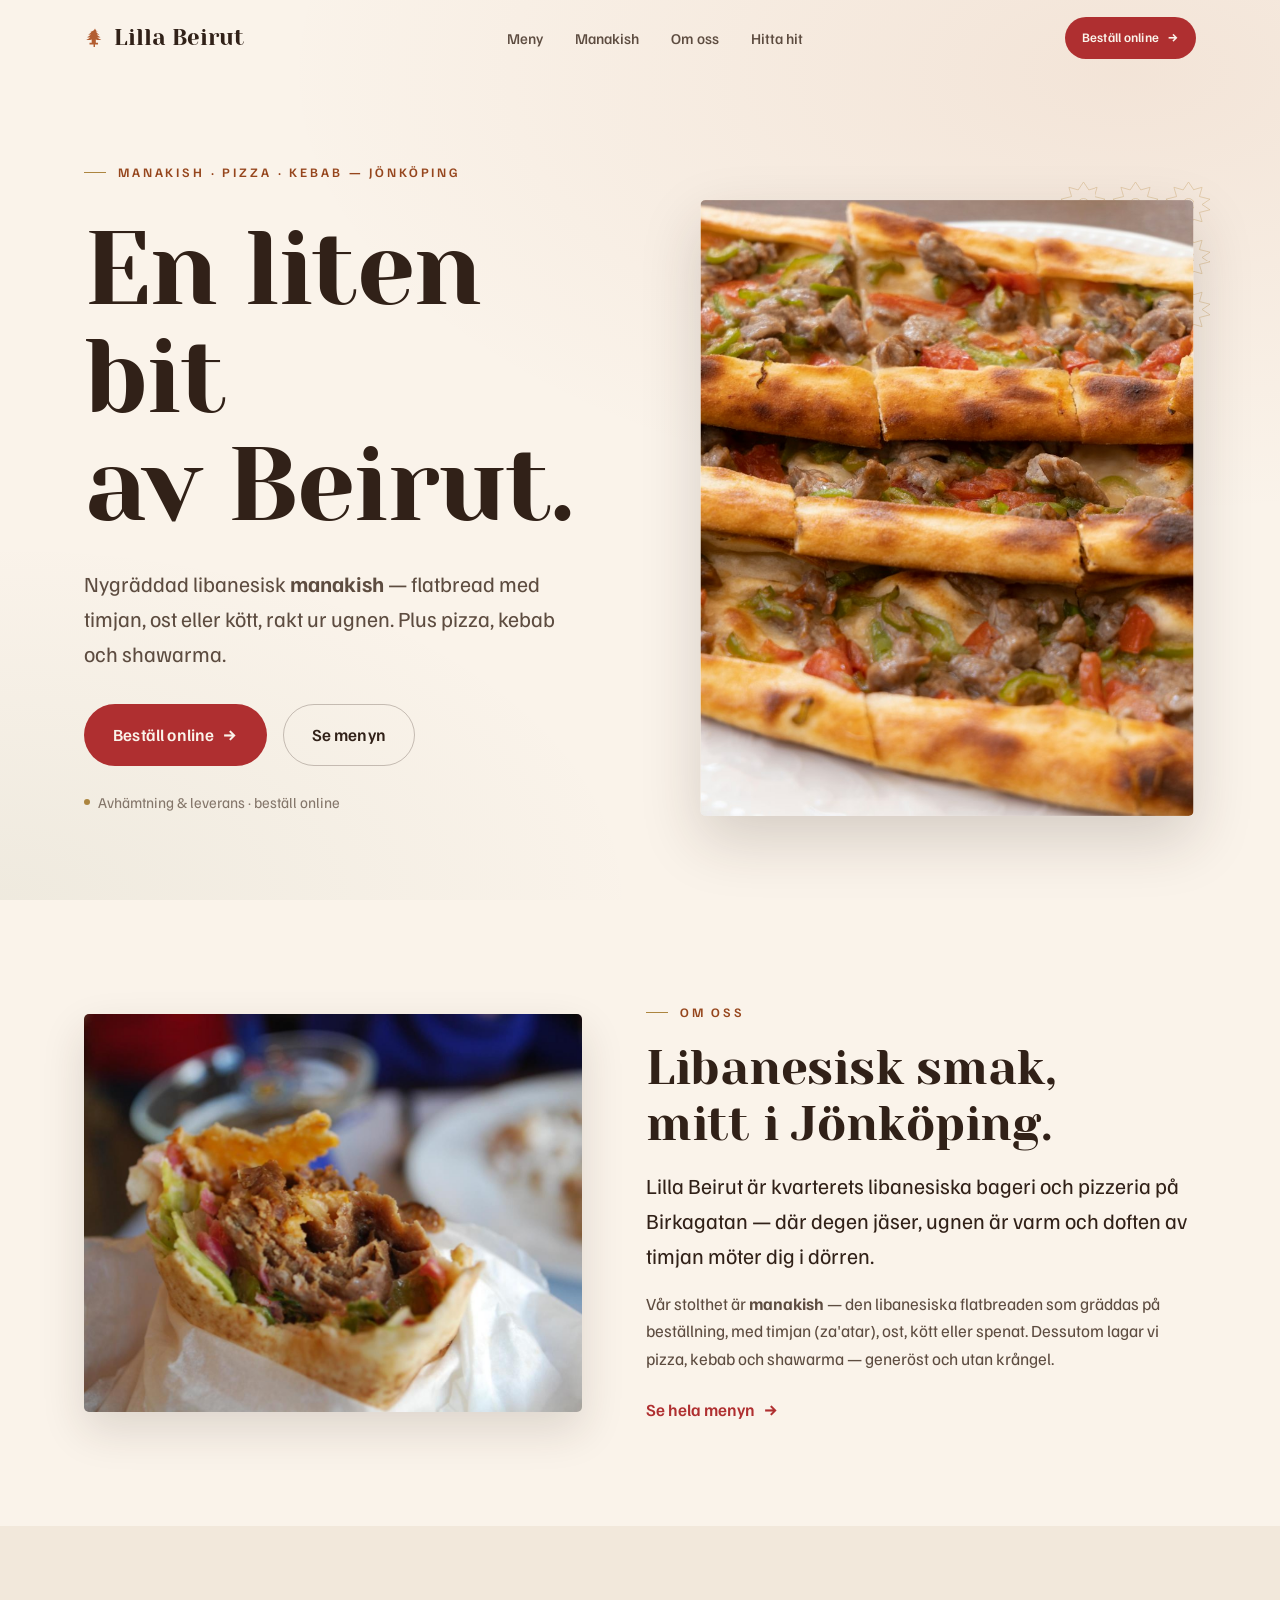
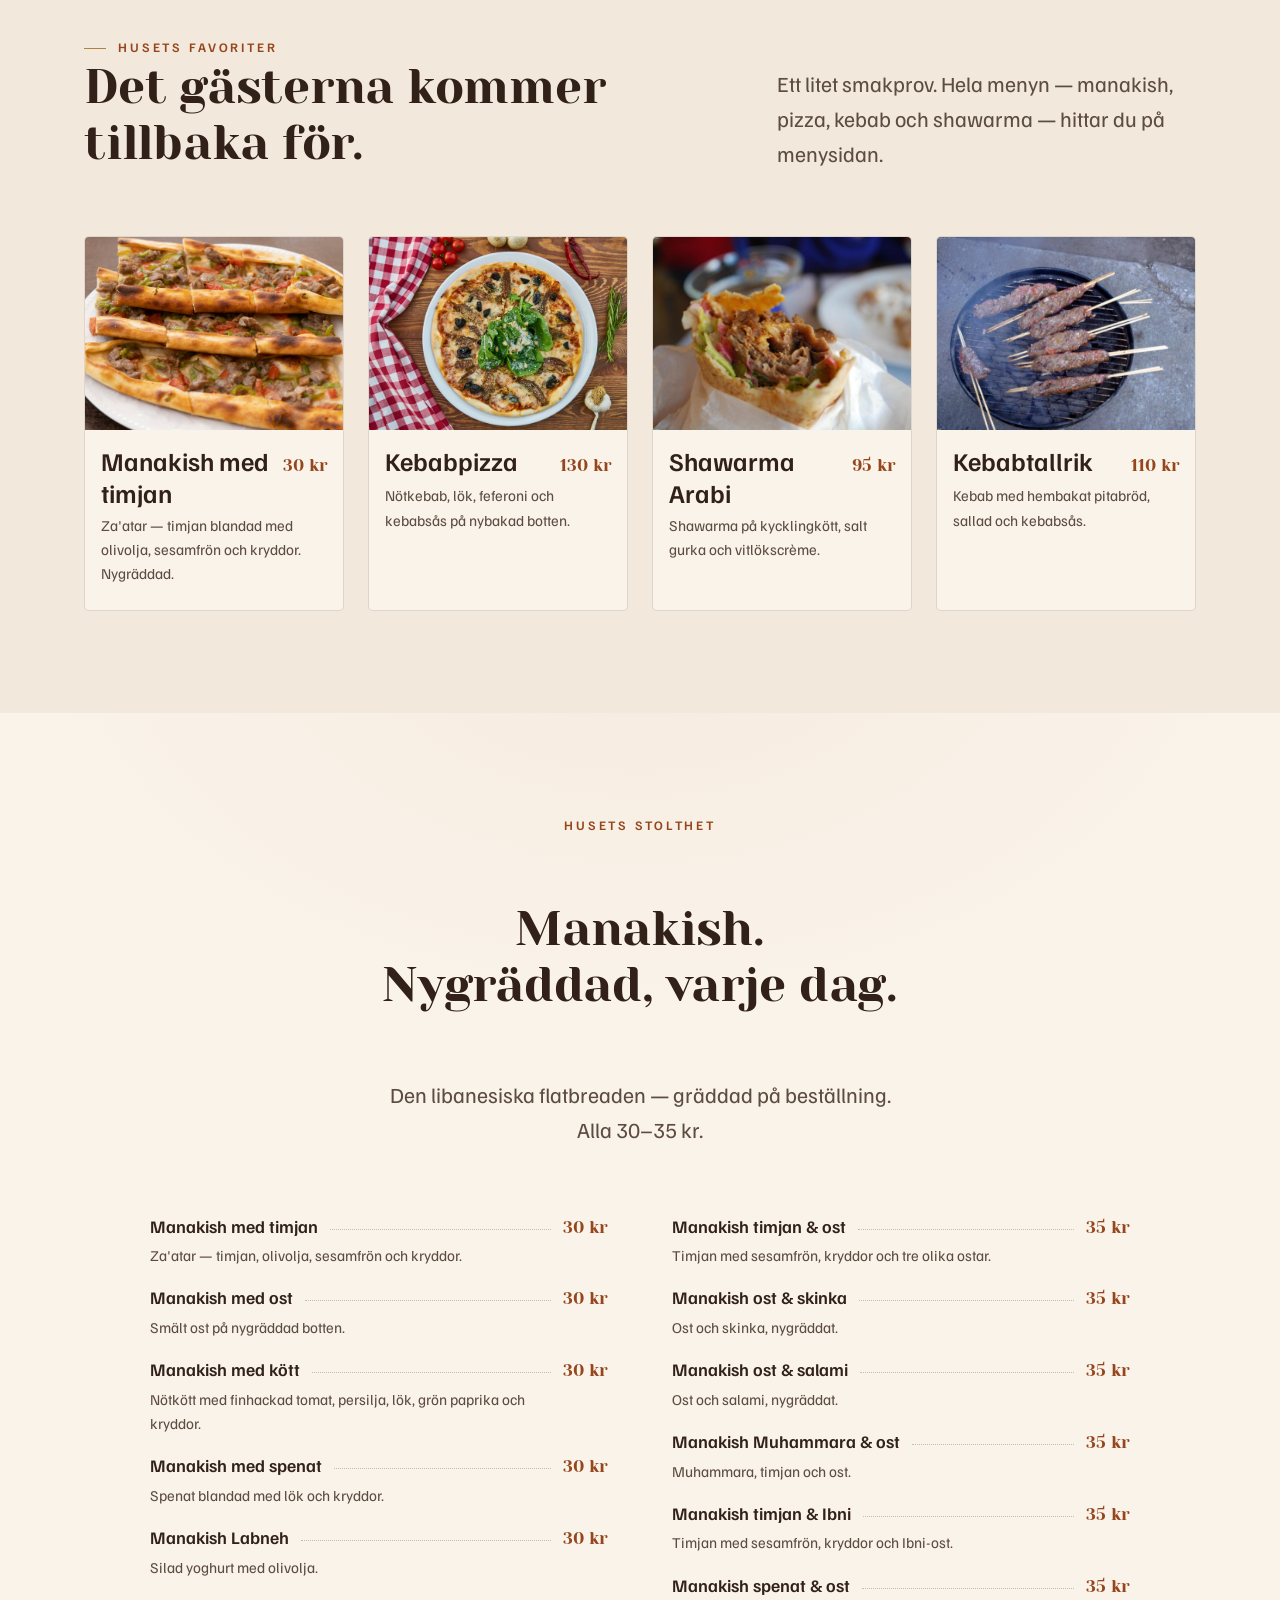
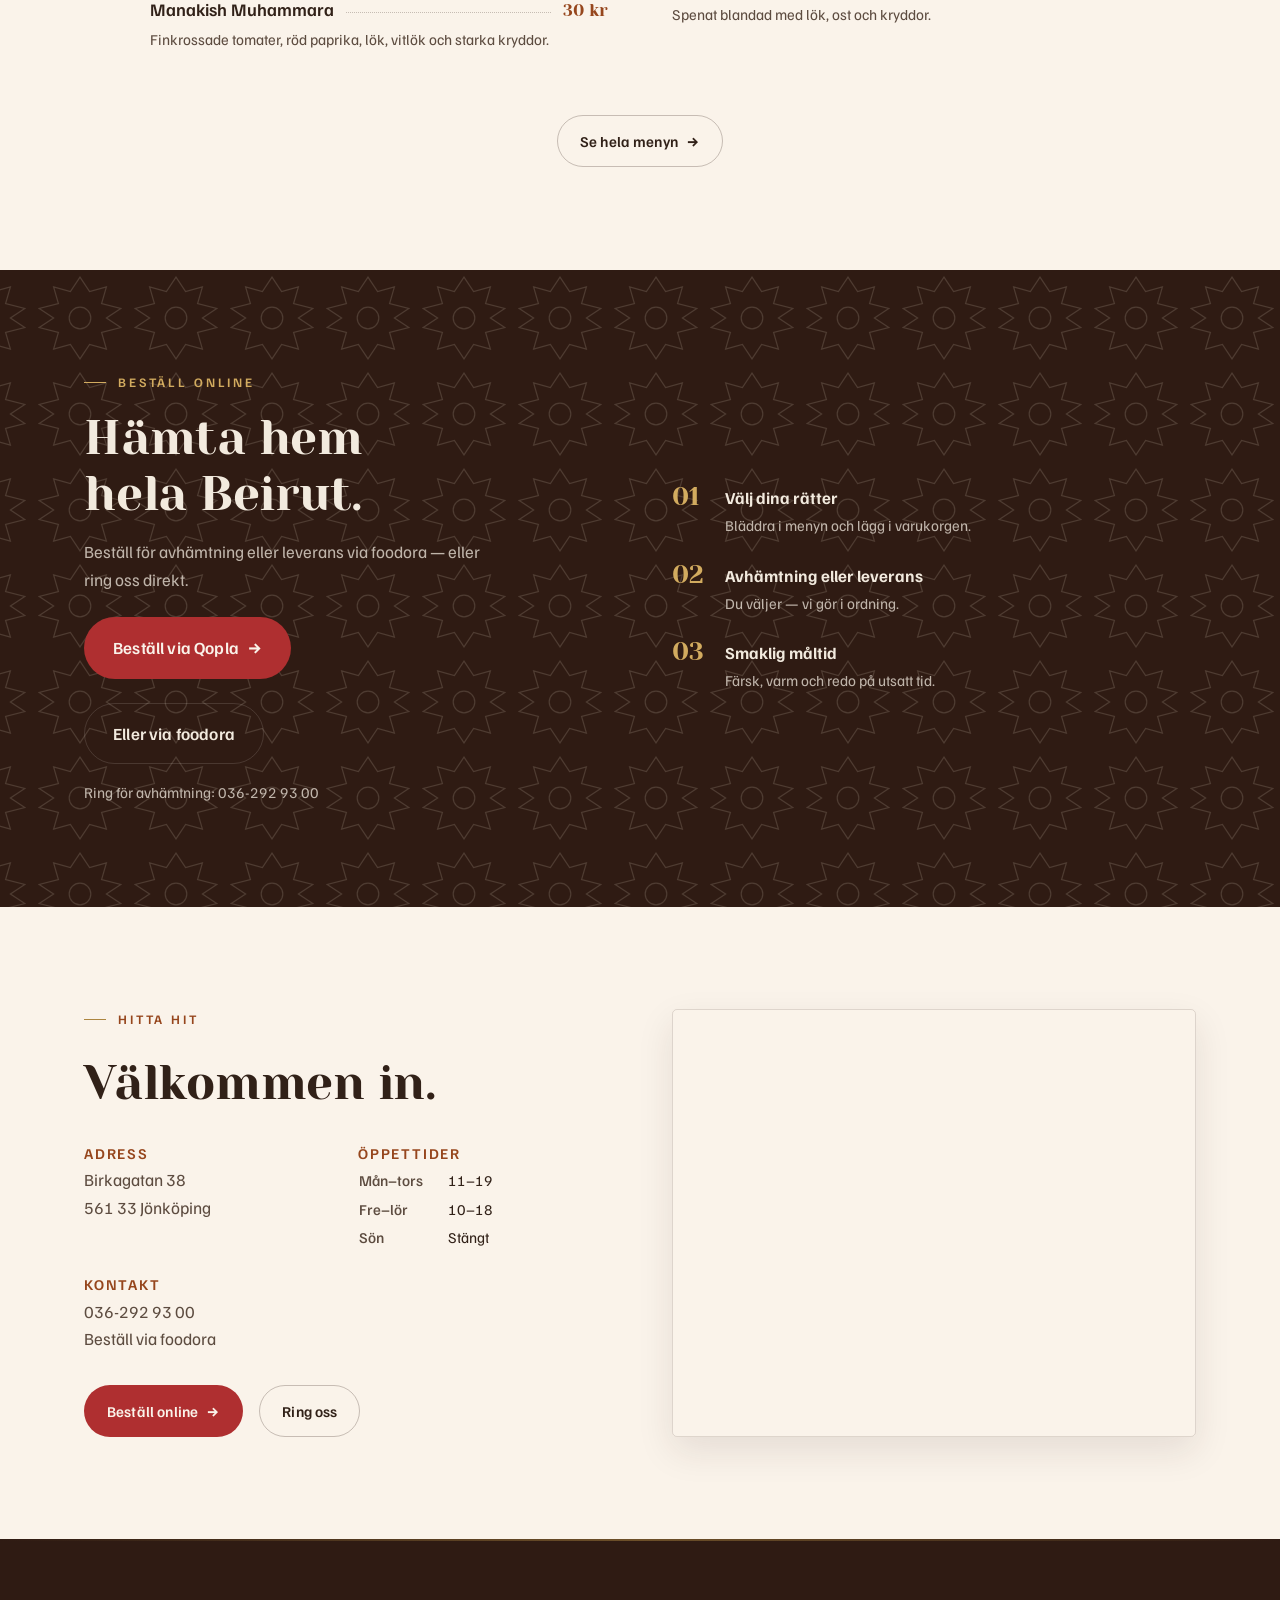
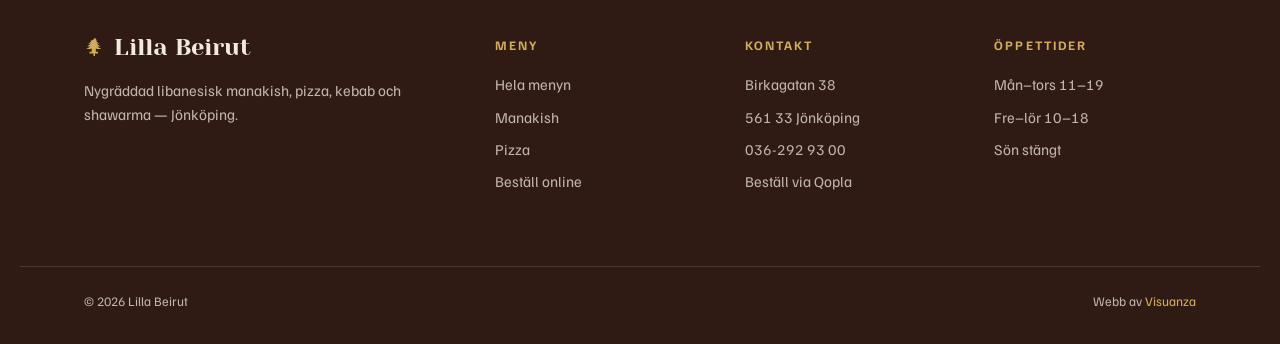
==== commit d8f261c6: "Real menu + manakish focus (Jönköping) - Reorient to actual concept: manakish (12), pizza, kebab & s" ====
--- a/index.html
+++ b/index.html
@@ -4,13 +4,13 @@
 <meta charset="UTF-8">
 <meta name="viewport" content="width=device-width, initial-scale=1">
 
-<title>Lilla Beirut — Libanesiskt meze & grill</title>
-<meta name="description" content="Lilla Beirut — libanesiskt kök lagat från grunden. Meze, kolgrill och nybakat bröd. Beställ online för avhämtning eller leverans.">
+<title>Lilla Beirut — Manakish, pizza &amp; kebab i Jönköping</title>
+<meta name="description" content="Lilla Beirut i Jönköping — nygräddad libanesisk manakish, pizza, kebab och shawarma. Avhämtning och leverans via foodora.">
 <meta name="theme-color" content="#3a2418">
 
 <link rel="canonical" href="https://lillabeirut.se/">
-<meta property="og:title" content="Lilla Beirut — Libanesiskt meze & grill">
-<meta property="og:description" content="Libanesisk gästfrihet, lagad från grunden. Meze, kolgrill och nybakat bröd.">
+<meta property="og:title" content="Lilla Beirut — Manakish, pizza & kebab i Jönköping">
+<meta property="og:description" content="Nygräddad libanesisk manakish, pizza, kebab och shawarma. Avhämtning &amp; leverans.">
 <meta property="og:type" content="restaurant">
 <meta property="og:locale" content="sv_SE">
 <meta property="og:url" content="https://lillabeirut.se/">
@@ -25,6 +25,21 @@
 <link rel="stylesheet" href="styles/base.css">
 <link rel="stylesheet" href="styles/components.css">
 <link rel="stylesheet" href="styles/pages.css">
+
+<script type="application/ld+json">
+{ "@context":"https://schema.org","@type":"Restaurant",
+  "name":"Lilla Beirut",
+  "servesCuisine":["Lebanese","Manakish","Pizza","Kebab"],
+  "priceRange":"$",
+  "telephone":"+46362929300",
+  "url":"https://lillabeirut.se/",
+  "address":{"@type":"PostalAddress","streetAddress":"Birkagatan 38","postalCode":"561 33","addressLocality":"Jönköping","addressCountry":"SE"},
+  "openingHoursSpecification":[
+    {"@type":"OpeningHoursSpecification","dayOfWeek":["Monday","Tuesday","Wednesday","Thursday"],"opens":"11:00","closes":"19:00"},
+    {"@type":"OpeningHoursSpecification","dayOfWeek":["Friday","Saturday"],"opens":"10:00","closes":"18:00"}
+  ]
+}
+</script>
 </head>
 
 <body>
@@ -40,6 +55,7 @@
     </a>
     <nav class="nav__links" aria-label="Huvudmeny">
       <a href="meny.html">Meny</a>
+      <a href="#manakish">Manakish</a>
       <a href="#om-oss">Om oss</a>
       <a href="#hitta-hit">Hitta hit</a>
     </nav>
@@ -56,8 +72,8 @@
   </div>
   <nav class="mobnav__links">
     <a href="meny.html">Meny</a>
+    <a href="#manakish" data-close>Manakish</a>
     <a href="#om-oss" data-close>Om oss</a>
-    <a href="#mezebordet" data-close>Mezebordet</a>
     <a href="#hitta-hit" data-close>Hitta hit</a>
   </nav>
   <a class="btn btn--primary mobnav__cta" href="#bestall" data-close>Beställ online <span class="btn__arrow" aria-hidden="true">→</span></a>
@@ -69,22 +85,22 @@
   <section class="hero">
     <div class="hero__grid wrap">
       <div class="hero__copy">
-        <span class="eyebrow reveal">Libanesiskt meze &amp; grill</span>
+        <span class="eyebrow reveal">Manakish · Pizza · Kebab — Jönköping</span>
         <h1 class="hero__title reveal reveal--d1">En liten bit<br>av Beirut.</h1>
         <p class="hero__lead reveal reveal--d2">
-          Meze, kolgrill och nybakat bröd — libanesisk gästfrihet,
-          lagad från grunden varje dag.
+          Nygräddad libanesisk <strong>manakish</strong> — flatbread med timjan,
+          ost eller kött, rakt ur ugnen. Plus pizza, kebab och shawarma.
         </p>
         <div class="hero__actions reveal reveal--d3">
           <a class="btn btn--primary btn--lg" href="#bestall">Beställ online <span class="btn__arrow" aria-hidden="true">→</span></a>
           <a class="btn btn--ghost btn--lg" href="meny.html">Se menyn</a>
         </div>
-        <p class="hero__note reveal reveal--d3">Avhämtning &amp; leverans · onlinebeställning via Qopla</p>
+        <p class="hero__note reveal reveal--d3">Avhämtning &amp; leverans · beställ online</p>
       </div>
 
       <figure class="hero__figure reveal reveal--d2">
-        <img src="assets/photos/hummus.jpg" width="1200" height="900"
-             alt="Libanesiskt mezefat med hummus och nygrillat bröd" fetchpriority="high">
+        <img src="assets/photos/manakish.jpg" width="1200" height="900"
+             alt="Nygräddad libanesisk manakish med kött, tomat och grön paprika" fetchpriority="high">
         <span class="hero__tile" aria-hidden="true"></span>
       </figure>
     </div>
@@ -94,23 +110,24 @@
   <section class="section" id="om-oss">
     <div class="story wrap">
       <figure class="story__media reveal">
-        <img src="assets/photos/salad.jpg" width="1200" height="900" loading="lazy"
-             alt="Mezefat med tabbouleh, rödbetor och krämig dipp">
+        <img src="assets/photos/shawarma.jpg" width="1200" height="900" loading="lazy"
+             alt="Shawarma i nybakat bröd med vitlökscrème">
       </figure>
       <div class="story__copy reveal reveal--d1">
         <span class="eyebrow">Om oss</span>
-        <h2>Recept som rest<br>från Beirut hit.</h2>
+        <h2>Libanesisk smak,<br>mitt i Jönköping.</h2>
         <p class="lead">
-          Lilla Beirut föddes ur ett kök fullt av folk — familjerecept,
-          ett långt bord och dofter som fyller hela kvarteret.
+          Lilla Beirut är kvarterets libanesiska bageri och pizzeria på
+          Birkagatan — där degen jäser, ugnen är varm och doften av timjan
+          möter dig i dörren.
         </p>
         <p>
-          Vi lagar libanesisk husmanskost som den ska vara: meze från
-          grunden, kött från kolgrillen och bröd som bakas under dagen.
-          Inga genvägar, ingen krångel — bara generös mat och ett varmt
-          välkomnande.
+          Vår stolthet är <strong>manakish</strong> — den libanesiska flatbreaden
+          som gräddas på beställning, med timjan (za'atar), ost, kött eller
+          spenat. Dessutom lagar vi pizza, kebab och shawarma — generöst och
+          utan krångel.
         </p>
-        <a class="link-arrow" href="meny.html">Läs mer i menyn <span aria-hidden="true">→</span></a>
+        <a class="link-arrow" href="meny.html">Se hela menyn <span aria-hidden="true">→</span></a>
       </div>
     </div>
   </section>
@@ -124,91 +141,100 @@
           <h2>Det gästerna kommer<br>tillbaka för.</h2>
         </div>
         <p class="sec-head__lead">
-          Ett litet smakprov. Hela menyn — meze, grill, bröd och
-          efterrätter — hittar du på menysidan.
+          Ett litet smakprov. Hela menyn — manakish, pizza, kebab och
+          shawarma — hittar du på menysidan.
         </p>
       </header>
 
       <div class="dishes reveal">
         <article class="dish">
-          <div class="dish__media"><img src="assets/photos/mezze.jpg" width="800" height="600" loading="lazy" alt="Mezetallrik med falafel, kibbeh och citron"></div>
+          <div class="dish__media"><img src="assets/photos/manakish.jpg" width="800" height="600" loading="lazy" alt="Manakish med timjan (za'atar)"></div>
           <div class="dish__body">
-            <div class="dish__row"><h3>Mezetallrik</h3><span class="dish__price">149&nbsp;kr</span></div>
-            <p>Husets urval av meze — hummus, baba ghanoush, tabbouleh och nybakat bröd.</p>
+            <div class="dish__row"><h3>Manakish med timjan</h3><span class="dish__price">30&nbsp;kr</span></div>
+            <p>Za'atar — timjan blandad med olivolja, sesamfrön och kryddor. Nygräddad.</p>
           </div>
         </article>
         <article class="dish">
-          <div class="dish__media"><img src="assets/photos/shawarma.jpg" width="800" height="600" loading="lazy" alt="Shawarma i nybakat bröd"></div>
+          <div class="dish__media"><img src="assets/photos/pizza.jpg" width="800" height="600" loading="lazy" alt="Kebabpizza"></div>
           <div class="dish__body">
-            <div class="dish__row"><h3>Shawarma</h3><span class="dish__price">129&nbsp;kr</span></div>
-            <p>Marinerat kött, långsamt grillat, i nybakat bröd med vitlökssås och pickles.</p>
+            <div class="dish__row"><h3>Kebabpizza</h3><span class="dish__price">130&nbsp;kr</span></div>
+            <p>Nötkebab, lök, feferoni och kebabsås på nybakad botten.</p>
           </div>
         </article>
         <article class="dish">
-          <div class="dish__media"><img src="assets/photos/grill.jpg" width="800" height="600" loading="lazy" alt="Kolgrillade spett, shish taouk och kafta"></div>
+          <div class="dish__media"><img src="assets/photos/shawarma.jpg" width="800" height="600" loading="lazy" alt="Shawarma Arabi"></div>
           <div class="dish__body">
-            <div class="dish__row"><h3>Grillspett</h3><span class="dish__price">159&nbsp;kr</span></div>
-            <p>Shish taouk och kafta från kolgrillen, med ris, sallad och vitlökssås.</p>
+            <div class="dish__row"><h3>Shawarma Arabi</h3><span class="dish__price">95&nbsp;kr</span></div>
+            <p>Shawarma på kycklingkött, salt gurka och vitlökscrème.</p>
           </div>
         </article>
         <article class="dish">
-          <div class="dish__media"><img src="assets/photos/falafel.jpg" width="800" height="600" loading="lazy" alt="Krispig falafel med sallad"></div>
+          <div class="dish__media"><img src="assets/photos/grill.jpg" width="800" height="600" loading="lazy" alt="Kebabtallrik"></div>
           <div class="dish__body">
-            <div class="dish__row"><h3>Falafel</h3><span class="dish__price">79&nbsp;kr</span></div>
-            <p>Krispig falafel gjord från grunden varje dag, med tahini och syrade grönsaker.</p>
+            <div class="dish__row"><h3>Kebabtallrik</h3><span class="dish__price">110&nbsp;kr</span></div>
+            <p>Kebab med hembakat pitabröd, sallad och kebabsås.</p>
           </div>
         </article>
       </div>
     </div>
   </section>
 
-  <!-- ============ MEZZE TABLE ============ -->
-  <section class="section mezze" id="mezebordet">
+  <!-- ============ MANAKISH (the focus) ============ -->
+  <section class="section mezze" id="manakish">
     <div class="wrap">
       <header class="sec-head sec-head--center reveal">
-        <span class="eyebrow">Mezebordet</span>
-        <h2>Många små rätter.<br>Ett långt bord.</h2>
-        <p class="sec-head__lead">Dela allt, smaka på allt. Så äter man i Beirut.</p>
+        <span class="eyebrow">Husets stolthet</span>
+        <h2>Manakish.<br>Nygräddad, varje dag.</h2>
+        <p class="sec-head__lead">Den libanesiska flatbreaden — gräddad på beställning. Alla 30–35 kr.</p>
       </header>
 
       <div class="mezze__list reveal reveal--d1">
         <div class="mezze__col">
-          <div class="m-item"><span class="m-item__name">Hummus</span><span class="m-item__dot" aria-hidden="true"></span><span class="m-item__price">69 kr</span></div>
-          <p class="m-item__desc">Krämig kikärtsröra med tahini, citron och olivolja.</p>
-          <div class="m-item"><span class="m-item__name">Baba ghanoush</span><span class="m-item__dot" aria-hidden="true"></span><span class="m-item__price">75 kr</span></div>
-          <p class="m-item__desc">Rökig aubergine, tahini och granatäpple.</p>
-          <div class="m-item"><span class="m-item__name">Tabbouleh</span><span class="m-item__dot" aria-hidden="true"></span><span class="m-item__price">69 kr</span></div>
-          <p class="m-item__desc">Persilja, bulgur, tomat och mynta.</p>
-          <div class="m-item"><span class="m-item__name">Fattoush</span><span class="m-item__dot" aria-hidden="true"></span><span class="m-item__price">75 kr</span></div>
-          <p class="m-item__desc">Krispig sallad med sumak och rostat bröd.</p>
+          <div class="m-item"><span class="m-item__name">Manakish med timjan</span><span class="m-item__dot" aria-hidden="true"></span><span class="m-item__price">30 kr</span></div>
+          <p class="m-item__desc">Za'atar — timjan, olivolja, sesamfrön och kryddor.</p>
+          <div class="m-item"><span class="m-item__name">Manakish med ost</span><span class="m-item__dot" aria-hidden="true"></span><span class="m-item__price">30 kr</span></div>
+          <p class="m-item__desc">Smält ost på nygräddad botten.</p>
+          <div class="m-item"><span class="m-item__name">Manakish med kött</span><span class="m-item__dot" aria-hidden="true"></span><span class="m-item__price">30 kr</span></div>
+          <p class="m-item__desc">Nötkött med finhackad tomat, persilja, lök, grön paprika och kryddor.</p>
+          <div class="m-item"><span class="m-item__name">Manakish med spenat</span><span class="m-item__dot" aria-hidden="true"></span><span class="m-item__price">30 kr</span></div>
+          <p class="m-item__desc">Spenat blandad med lök och kryddor.</p>
+          <div class="m-item"><span class="m-item__name">Manakish Labneh</span><span class="m-item__dot" aria-hidden="true"></span><span class="m-item__price">30 kr</span></div>
+          <p class="m-item__desc">Silad yoghurt med olivolja.</p>
+          <div class="m-item"><span class="m-item__name">Manakish Muhammara</span><span class="m-item__dot" aria-hidden="true"></span><span class="m-item__price">30 kr</span></div>
+          <p class="m-item__desc">Finkrossade tomater, röd paprika, lök, vitlök och starka kryddor.</p>
         </div>
         <div class="mezze__col">
-          <div class="m-item"><span class="m-item__name">Halloumi</span><span class="m-item__dot" aria-hidden="true"></span><span class="m-item__price">85 kr</span></div>
-          <p class="m-item__desc">Grillad halloumi med honung och timjan.</p>
-          <div class="m-item"><span class="m-item__name">Kibbeh</span><span class="m-item__dot" aria-hidden="true"></span><span class="m-item__price">89 kr</span></div>
-          <p class="m-item__desc">Friterade bulgurkroketter fyllda med kryddat kött.</p>
-          <div class="m-item"><span class="m-item__name">Muhammara</span><span class="m-item__dot" aria-hidden="true"></span><span class="m-item__price">75 kr</span></div>
-          <p class="m-item__desc">Röd paprika och valnöt med granatäppelsirap.</p>
-          <div class="m-item"><span class="m-item__name">Sambousek</span><span class="m-item__dot" aria-hidden="true"></span><span class="m-item__price">79 kr</span></div>
-          <p class="m-item__desc">Små pirog med ost eller kryddat kött.</p>
+          <div class="m-item"><span class="m-item__name">Manakish timjan &amp; ost</span><span class="m-item__dot" aria-hidden="true"></span><span class="m-item__price">35 kr</span></div>
+          <p class="m-item__desc">Timjan med sesamfrön, kryddor och tre olika ostar.</p>
+          <div class="m-item"><span class="m-item__name">Manakish ost &amp; skinka</span><span class="m-item__dot" aria-hidden="true"></span><span class="m-item__price">35 kr</span></div>
+          <p class="m-item__desc">Ost och skinka, nygräddat.</p>
+          <div class="m-item"><span class="m-item__name">Manakish ost &amp; salami</span><span class="m-item__dot" aria-hidden="true"></span><span class="m-item__price">35 kr</span></div>
+          <p class="m-item__desc">Ost och salami, nygräddat.</p>
+          <div class="m-item"><span class="m-item__name">Manakish Muhammara &amp; ost</span><span class="m-item__dot" aria-hidden="true"></span><span class="m-item__price">35 kr</span></div>
+          <p class="m-item__desc">Muhammara, timjan och ost.</p>
+          <div class="m-item"><span class="m-item__name">Manakish timjan &amp; Ibni</span><span class="m-item__dot" aria-hidden="true"></span><span class="m-item__price">35 kr</span></div>
+          <p class="m-item__desc">Timjan med sesamfrön, kryddor och Ibni-ost.</p>
+          <div class="m-item"><span class="m-item__name">Manakish spenat &amp; ost</span><span class="m-item__dot" aria-hidden="true"></span><span class="m-item__price">35 kr</span></div>
+          <p class="m-item__desc">Spenat blandad med lök, ost och kryddor.</p>
         </div>
       </div>
 
       <div class="mezze__cta reveal reveal--d2">
-        <a class="btn btn--ghost" href="meny.html">Se hela mezebordet <span class="btn__arrow" aria-hidden="true">→</span></a>
-      </div>
-    </div>
-  </section>
-
-  <!-- ============ ORDER / QOPLA ============ -->
+        <a class="btn btn--ghost" href="meny.html">Se hela menyn <span class="btn__arrow" aria-hidden="true">→</span></a>
+      </div>
+    </div>
+  </section>
+
+  <!-- ============ ORDER ============ -->
   <section class="section order surface-dark" id="bestall">
     <div class="wrap order__inner">
       <div class="order__copy reveal">
         <span class="eyebrow">Beställ online</span>
         <h2>Hämta hem<br>hela Beirut.</h2>
-        <p>Beställ för avhämtning eller leverans — enkelt och snabbt. Maten är klar när du är.</p>
-        <a class="btn btn--primary btn--lg" href="#" data-qopla>Beställ via Qopla <span class="btn__arrow" aria-hidden="true">→</span></a>
-        <p class="order__note">Onlinebeställning &amp; betalning sköts av Qopla.</p>
+        <p>Beställ för avhämtning eller leverans via foodora — eller ring oss direkt.</p>
+        <a class="btn btn--primary btn--lg" href="https://qopla.com/restaurant/lilla-beirut/qqyY3pXYZp/order" target="_blank" rel="noopener">Beställ via Qopla <span class="btn__arrow" aria-hidden="true">→</span></a>
+        <a class="btn btn--ghost btn--lg" href="https://www.foodora.se/restaurant/jhcm/lilla-beirut" target="_blank" rel="noopener">Eller via foodora</a>
+        <p class="order__note">Ring för avhämtning: <a href="tel:+46362929300">036-292 93 00</a></p>
       </div>
       <ul class="order__steps reveal reveal--d1">
         <li><span class="order__num">01</span><div><strong>Välj dina rätter</strong><p>Bläddra i menyn och lägg i varukorgen.</p></div></li>
@@ -227,34 +253,30 @@
         <div class="visit__rows">
           <div class="visit__row">
             <h3>Adress</h3>
-            <!-- TODO: ersätt med riktig adress -->
-            <p>Storgatan 12<br>111 22 Stockholm</p>
+            <p>Birkagatan 38<br>561 33 Jönköping</p>
           </div>
           <div class="visit__row">
             <h3>Öppettider</h3>
             <table class="hours">
-              <tr><th>Mån–tors</th><td>11–22</td></tr>
-              <tr><th>Fre</th><td>11–23</td></tr>
-              <tr><th>Lör</th><td>12–23</td></tr>
-              <tr><th>Sön</th><td>13–21</td></tr>
+              <tr><th>Mån–tors</th><td>11–19</td></tr>
+              <tr><th>Fre–lör</th><td>10–18</td></tr>
+              <tr><th>Sön</th><td>Stängt</td></tr>
             </table>
           </div>
           <div class="visit__row">
             <h3>Kontakt</h3>
-            <!-- TODO: ersätt med riktiga uppgifter -->
-            <p><a href="tel:+46812345678">08-123 456 78</a><br>
-               <a href="mailto:hej@lillabeirut.se">hej@lillabeirut.se</a></p>
+            <p><a href="tel:+46362929300">036-292 93 00</a><br>
+               Beställ via foodora</p>
           </div>
         </div>
         <div class="visit__actions">
           <a class="btn btn--primary" href="#bestall">Beställ online <span class="btn__arrow" aria-hidden="true">→</span></a>
-          <a class="btn btn--ghost" href="tel:+46812345678">Ring oss</a>
+          <a class="btn btn--ghost" href="tel:+46362929300">Ring oss</a>
         </div>
       </div>
       <figure class="visit__map reveal reveal--d1" aria-label="Karta — Lilla Beirut">
-        <!-- TODO: ersätt med inbäddad Google Maps för riktig adress -->
         <iframe title="Karta till Lilla Beirut" loading="lazy"
-          src="https://www.google.com/maps?q=Storgatan+12,+Stockholm&output=embed"></iframe>
+          src="https://www.google.com/maps?q=Birkagatan+38,+561+33+Jönköping&output=embed"></iframe>
       </figure>
     </div>
   </section>
@@ -269,39 +291,38 @@
         <svg class="wordmark__cedar" viewBox="0 0 24 24" aria-hidden="true"><path d="M12 1.5c.6 1.7 1.7 2.9 3.1 3.6-.8.1-1.6 0-2.3-.4.9 1.7 2.3 2.9 4 3.6-1 .2-2 .1-2.9-.3 1 1.6 2.5 2.7 4.3 3.3-1.3.3-2.6.2-3.8-.4 1.1 1.5 2.7 2.5 4.5 2.9-2 .7-4.1.6-6-.3v3.7h2.4v1.8H12v2.8h-1.6v-2.8H6v-1.8h2.4v-3.7c-1.9.9-4 1-6 .3 1.8-.4 3.4-1.4 4.5-2.9-1.2.6-2.5.7-3.8.4 1.8-.6 3.3-1.7 4.3-3.3-.9.4-1.9.5-2.9.3 1.7-.7 3.1-1.9 4-3.6-.7.4-1.5.5-2.3.4C10.3 4.4 11.4 3.2 12 1.5Z"/></svg>
         Lilla Beirut
       </span>
-      <p class="footer__tag">Libanesiskt kök lagat från grunden. Meze, kolgrill och nybakat bröd.</p>
+      <p class="footer__tag">Nygräddad libanesisk manakish, pizza, kebab och shawarma — Jönköping.</p>
     </div>
     <div class="footer__col">
       <h4>Meny</h4>
       <ul>
         <li><a href="meny.html">Hela menyn</a></li>
-        <li><a href="#mezebordet">Mezebordet</a></li>
-        <li><a href="#favoriter">Favoriter</a></li>
+        <li><a href="#manakish">Manakish</a></li>
+        <li><a href="meny.html#pizza">Pizza</a></li>
         <li><a href="#bestall">Beställ online</a></li>
       </ul>
     </div>
     <div class="footer__col">
       <h4>Kontakt</h4>
       <ul>
-        <li>Storgatan 12</li>
-        <li>111 22 Stockholm</li>
-        <li><a href="tel:+46812345678">08-123 456 78</a></li>
-        <li><a href="mailto:hej@lillabeirut.se">hej@lillabeirut.se</a></li>
+        <li>Birkagatan 38</li>
+        <li>561 33 Jönköping</li>
+        <li><a href="tel:+46362929300">036-292 93 00</a></li>
+        <li><a href="https://qopla.com/restaurant/lilla-beirut/qqyY3pXYZp/order" target="_blank" rel="noopener">Beställ via Qopla</a></li>
       </ul>
     </div>
     <div class="footer__col">
       <h4>Öppettider</h4>
       <ul>
-        <li>Mån–tors 11–22</li>
-        <li>Fre 11–23</li>
-        <li>Lör 12–23</li>
-        <li>Sön 13–21</li>
+        <li>Mån–tors 11–19</li>
+        <li>Fre–lör 10–18</li>
+        <li>Sön stängt</li>
       </ul>
     </div>
   </div>
   <div class="wrap footer__bottom">
     <span>© <span data-year></span> Lilla Beirut</span>
-    <span class="footer__meta">Onlinebeställning via Qopla · Webb av <a href="https://visuanza.es" target="_blank" rel="noopener">Visuanza</a></span>
+    <span class="footer__meta">Webb av <a href="https://visuanza.es" target="_blank" rel="noopener">Visuanza</a></span>
   </div>
 </footer>
 
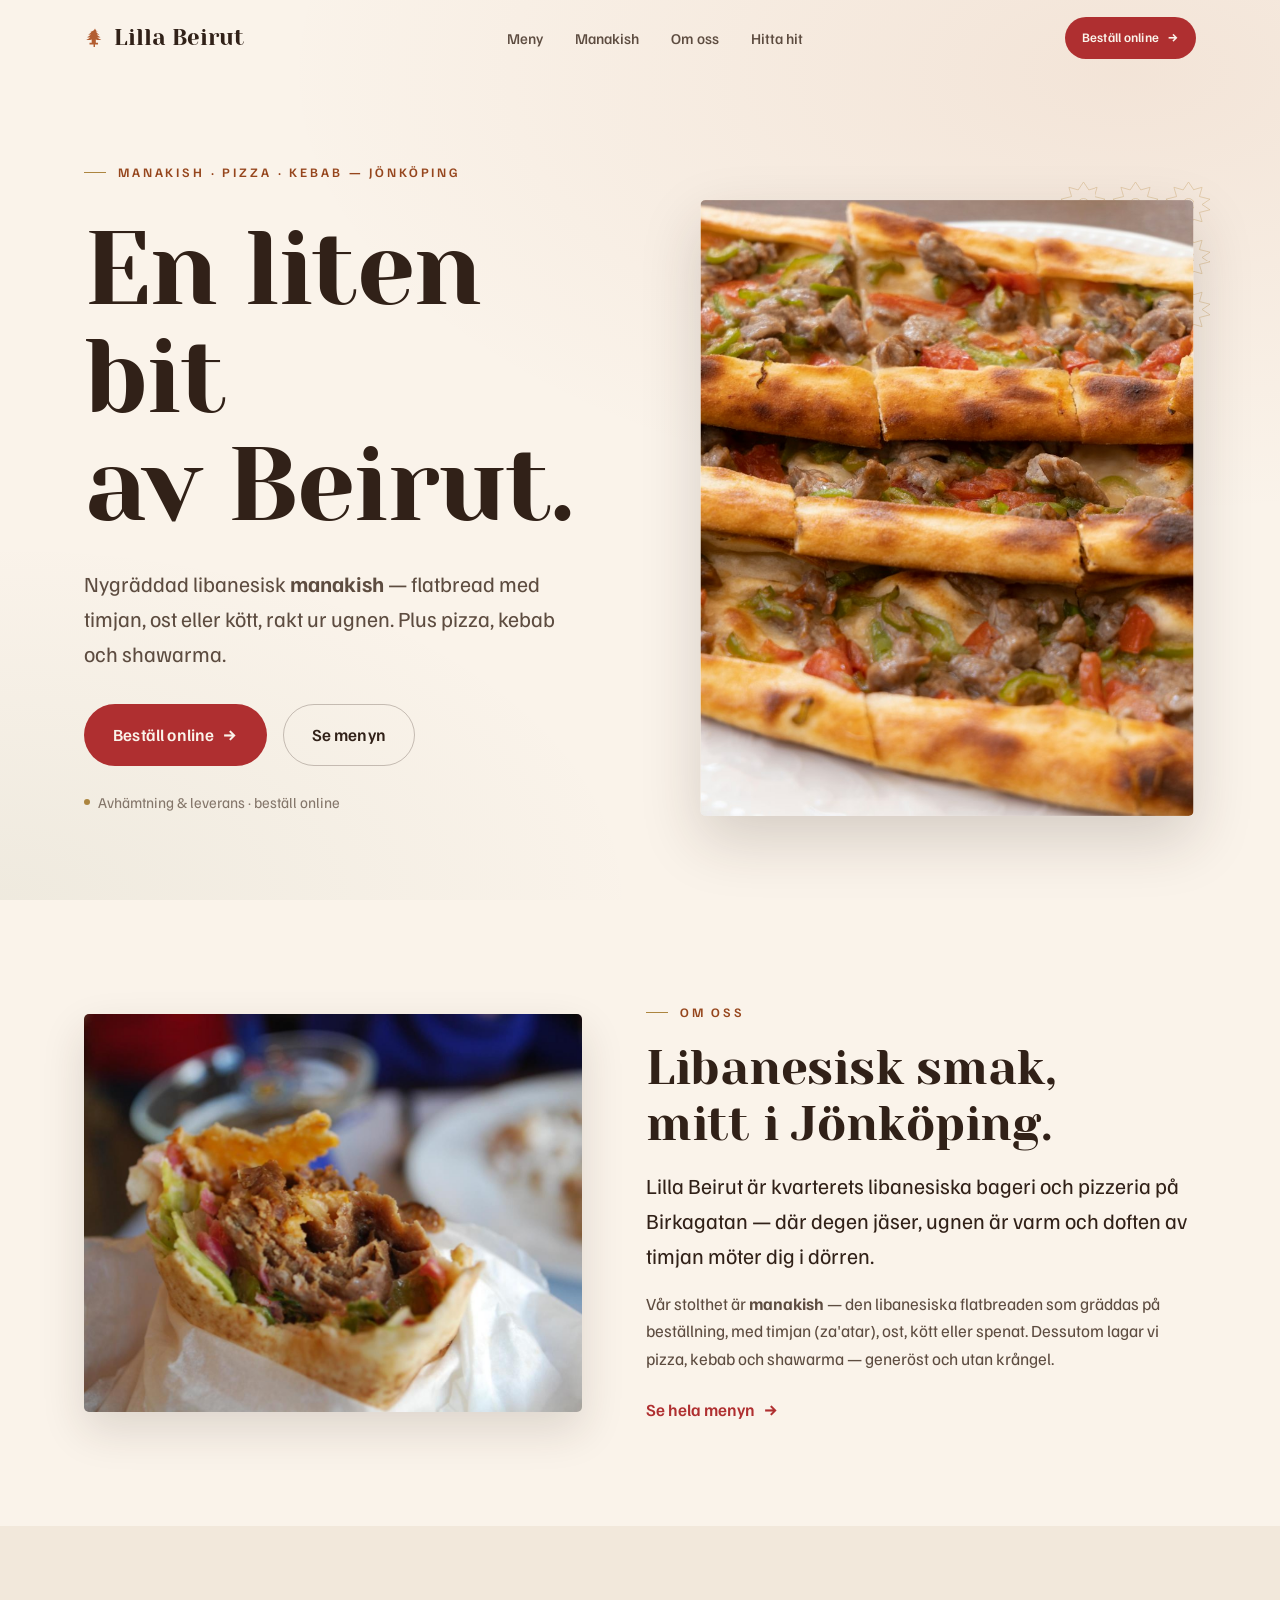
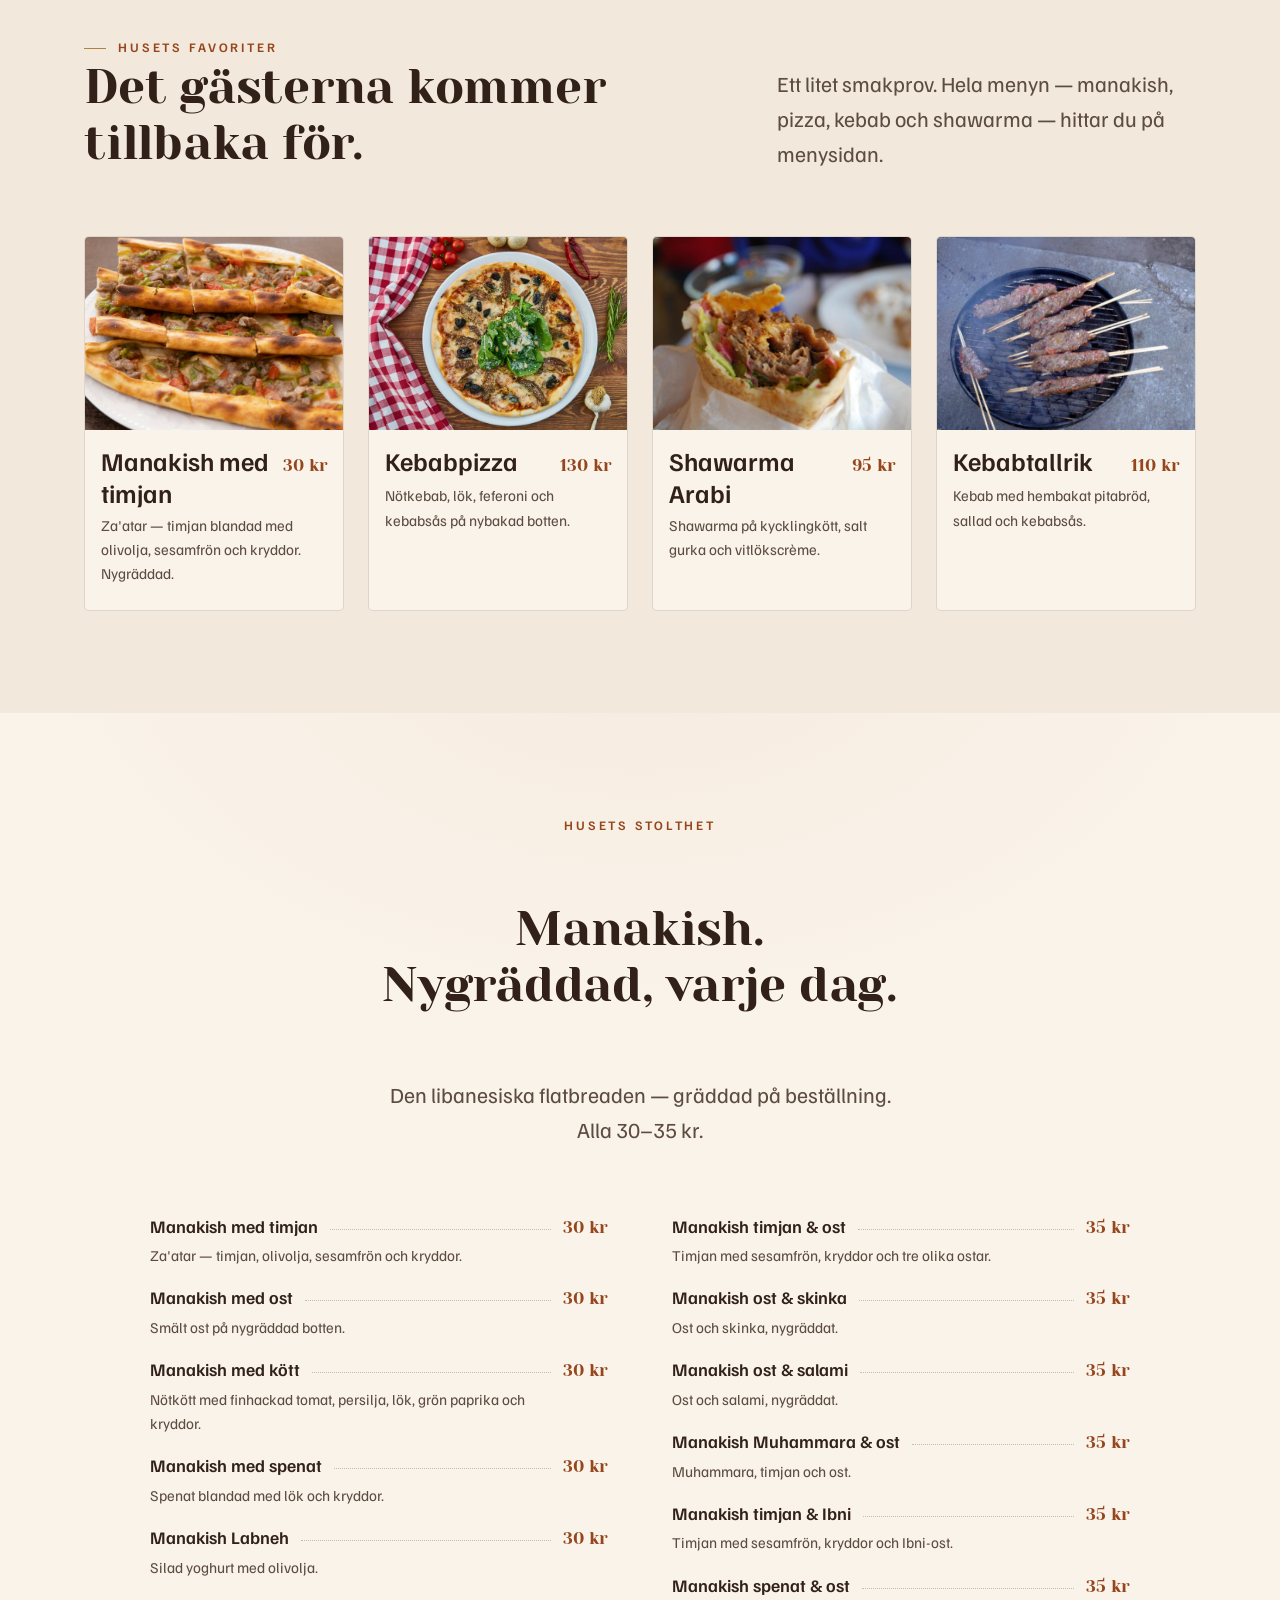
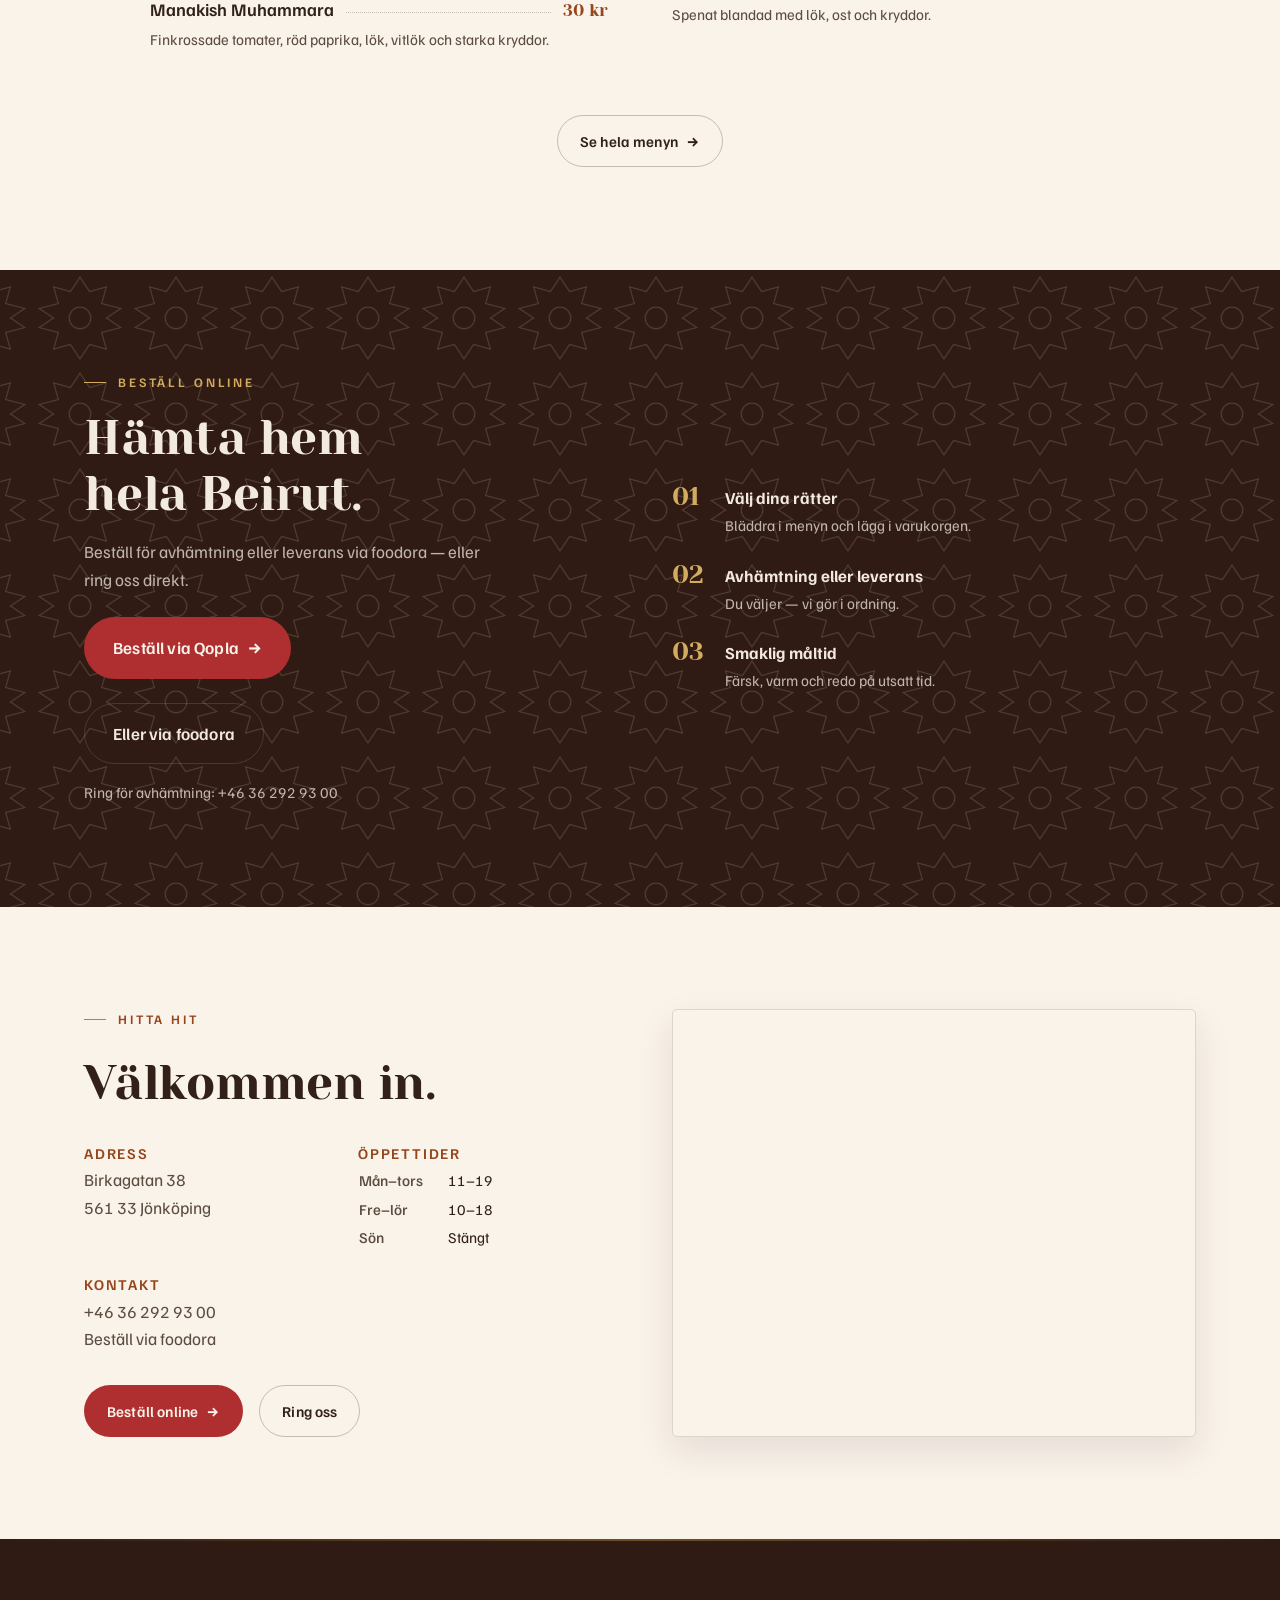
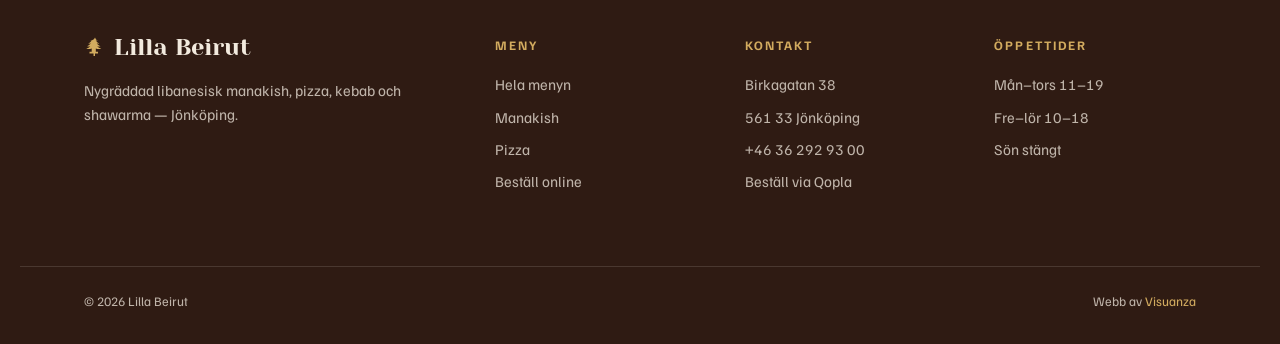
==== commit 55c26b14: "Show phone in +46 international format Co-Authored-By: Claude Opus 4.8 <noreply@anthropic.com>" ====
--- a/index.html
+++ b/index.html
@@ -234,7 +234,7 @@
         <p>Beställ för avhämtning eller leverans via foodora — eller ring oss direkt.</p>
         <a class="btn btn--primary btn--lg" href="https://qopla.com/restaurant/lilla-beirut/qqyY3pXYZp/order" target="_blank" rel="noopener">Beställ via Qopla <span class="btn__arrow" aria-hidden="true">→</span></a>
         <a class="btn btn--ghost btn--lg" href="https://www.foodora.se/restaurant/jhcm/lilla-beirut" target="_blank" rel="noopener">Eller via foodora</a>
-        <p class="order__note">Ring för avhämtning: <a href="tel:+46362929300">036-292 93 00</a></p>
+        <p class="order__note">Ring för avhämtning: <a href="tel:+46362929300">+46 36 292 93 00</a></p>
       </div>
       <ul class="order__steps reveal reveal--d1">
         <li><span class="order__num">01</span><div><strong>Välj dina rätter</strong><p>Bläddra i menyn och lägg i varukorgen.</p></div></li>
@@ -265,7 +265,7 @@
           </div>
           <div class="visit__row">
             <h3>Kontakt</h3>
-            <p><a href="tel:+46362929300">036-292 93 00</a><br>
+            <p><a href="tel:+46362929300">+46 36 292 93 00</a><br>
                Beställ via foodora</p>
           </div>
         </div>
@@ -307,7 +307,7 @@
       <ul>
         <li>Birkagatan 38</li>
         <li>561 33 Jönköping</li>
-        <li><a href="tel:+46362929300">036-292 93 00</a></li>
+        <li><a href="tel:+46362929300">+46 36 292 93 00</a></li>
         <li><a href="https://qopla.com/restaurant/lilla-beirut/qqyY3pXYZp/order" target="_blank" rel="noopener">Beställ via Qopla</a></li>
       </ul>
     </div>
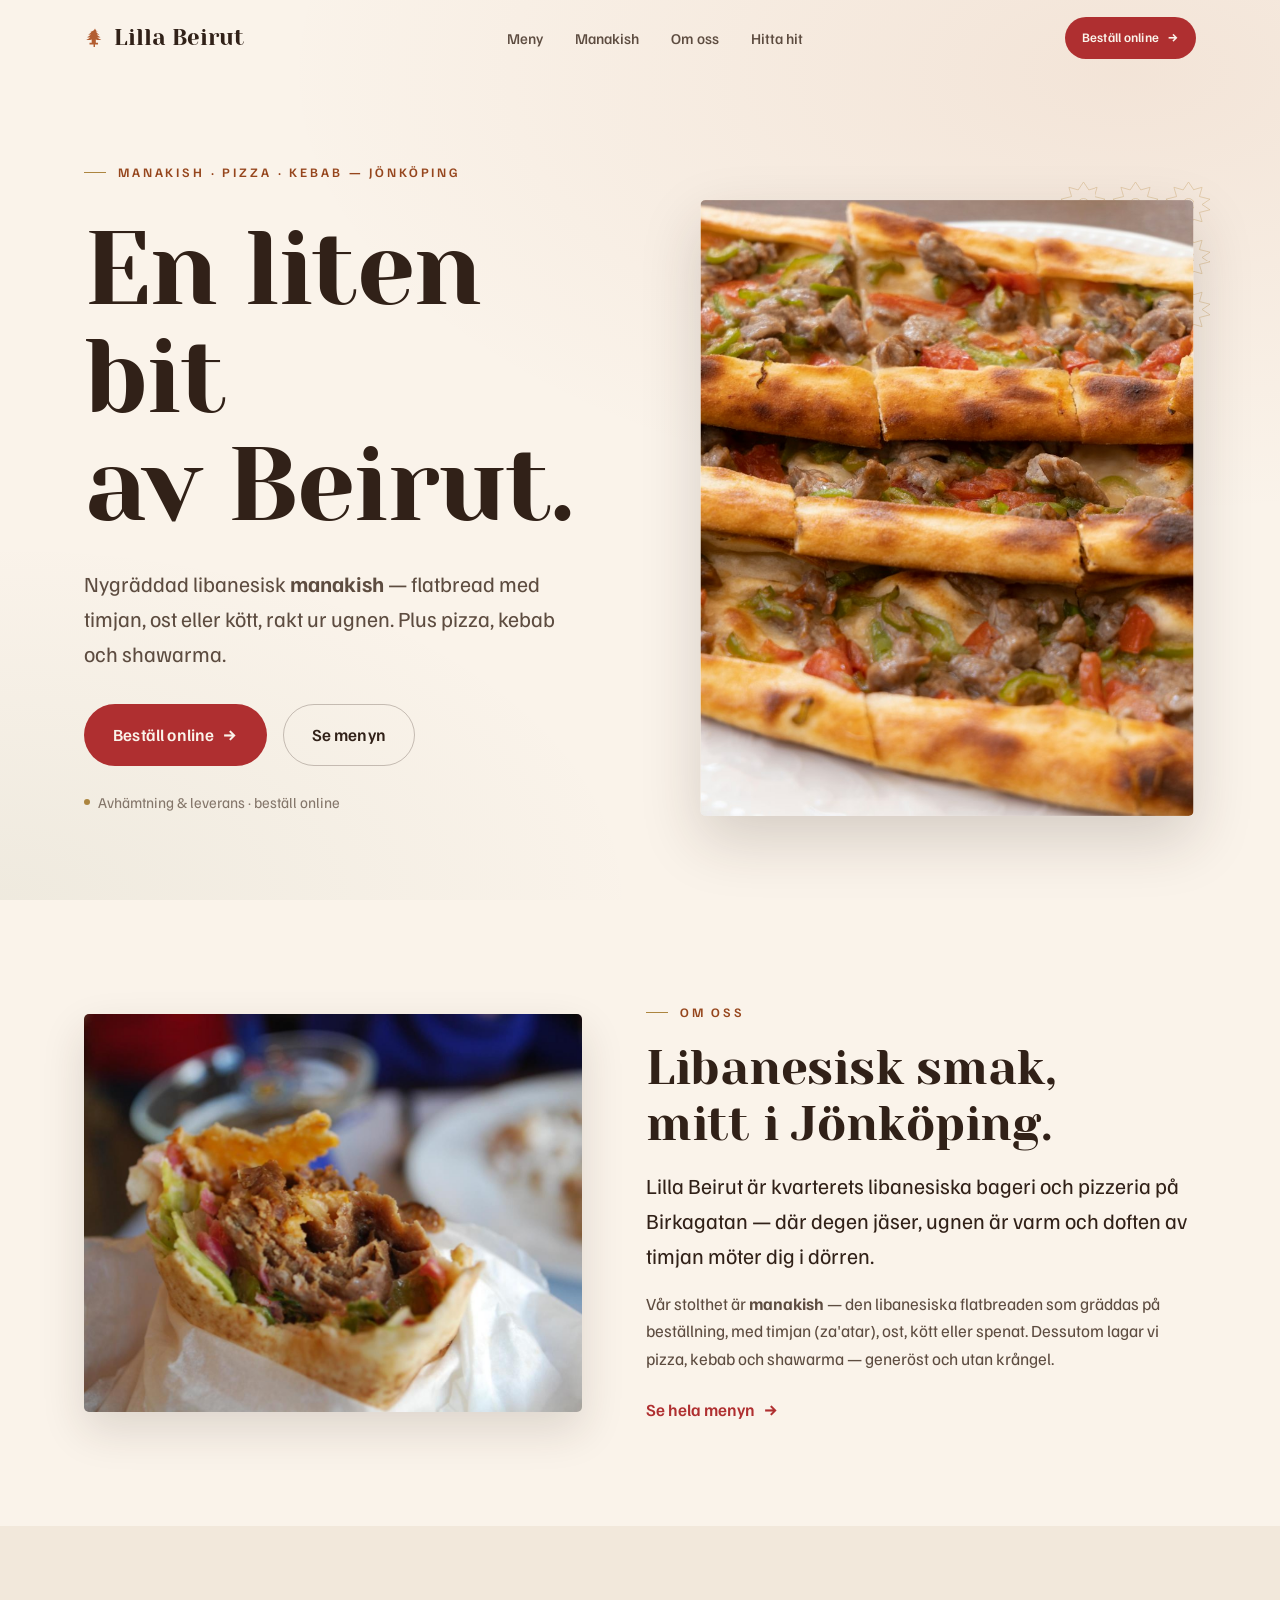
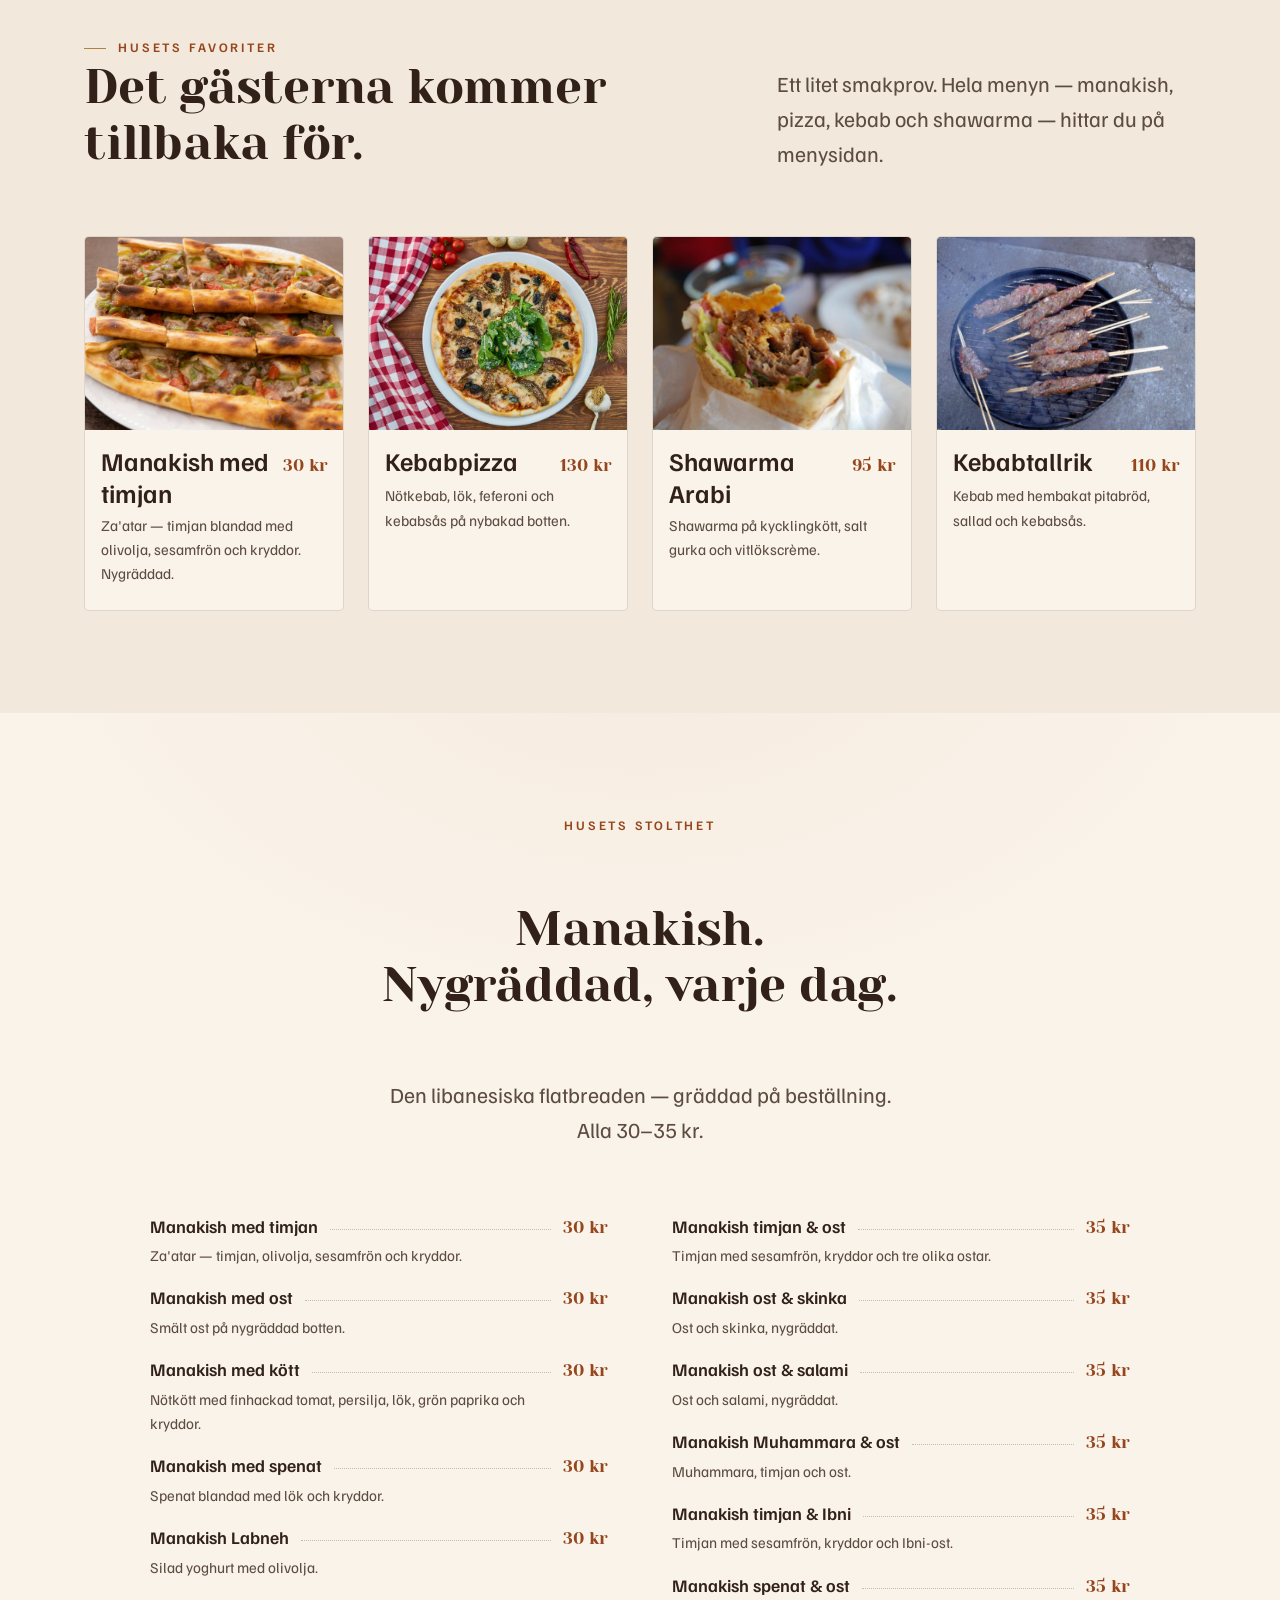
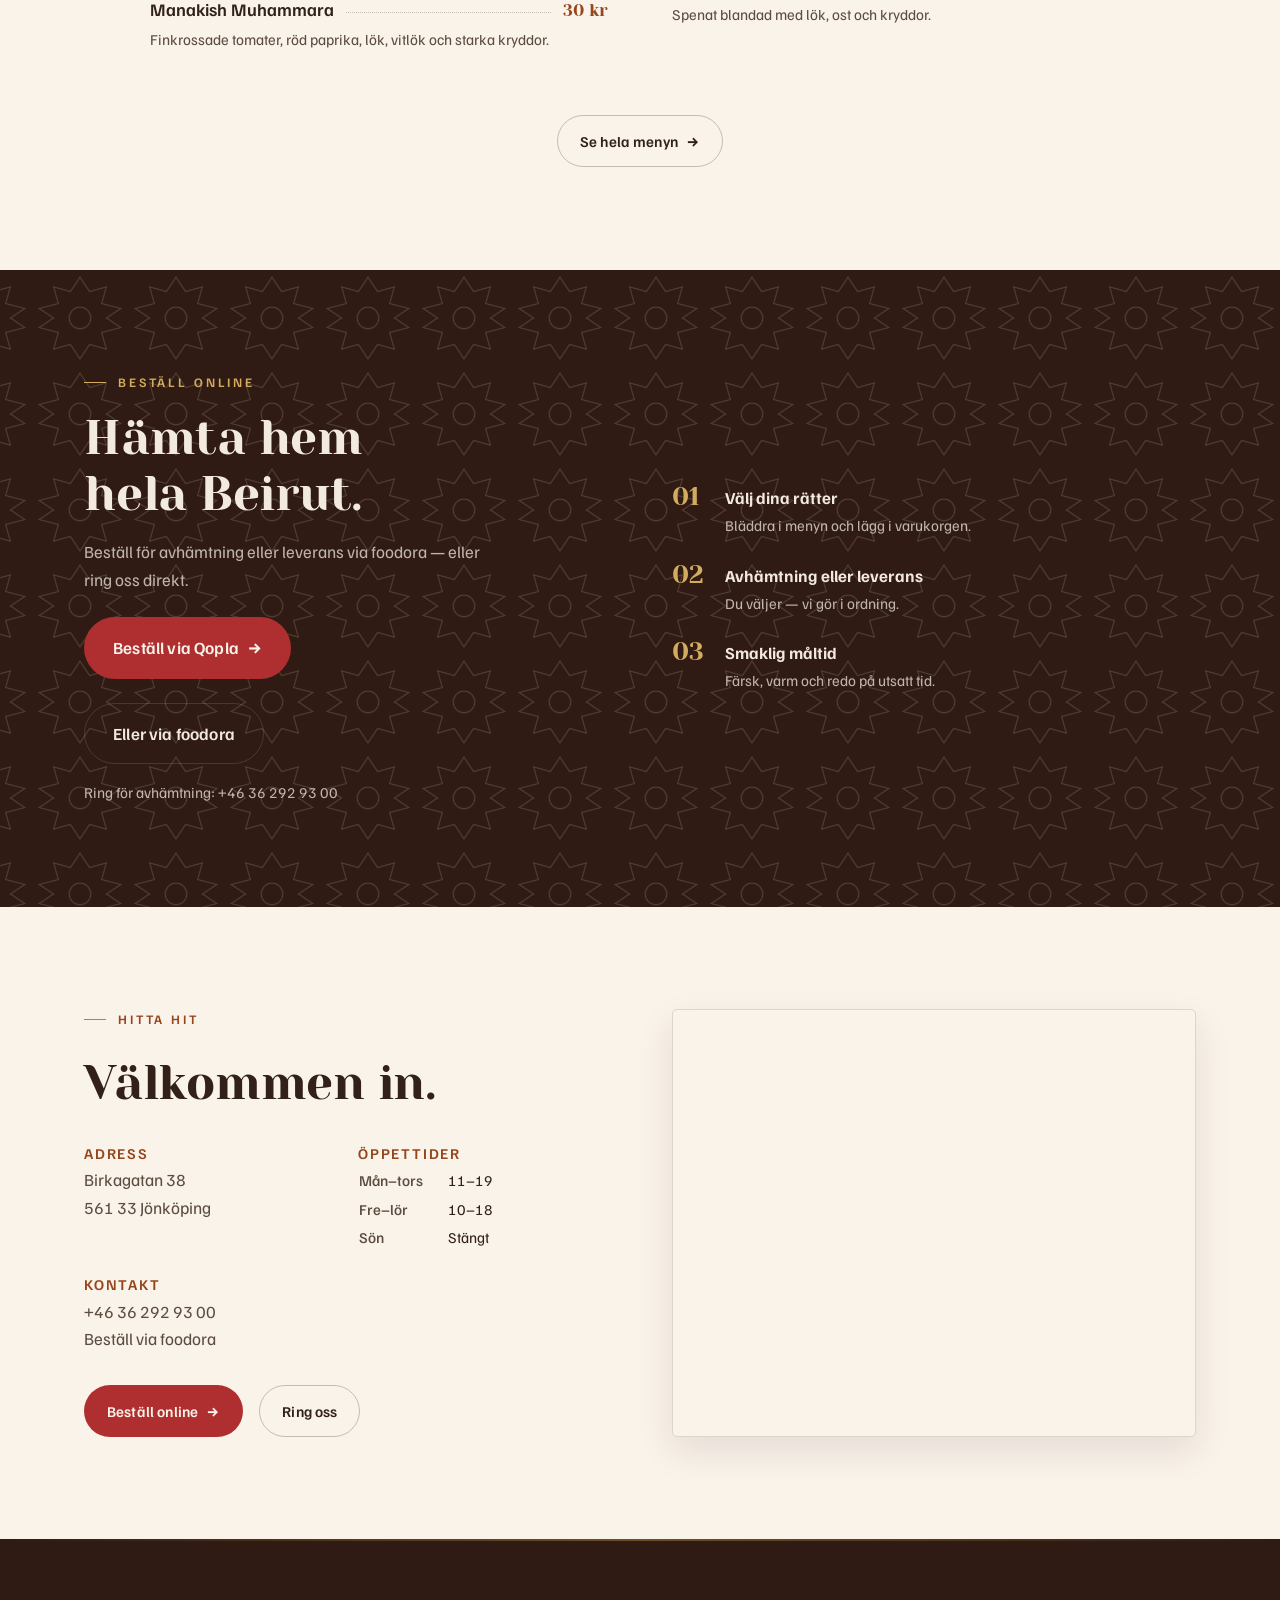
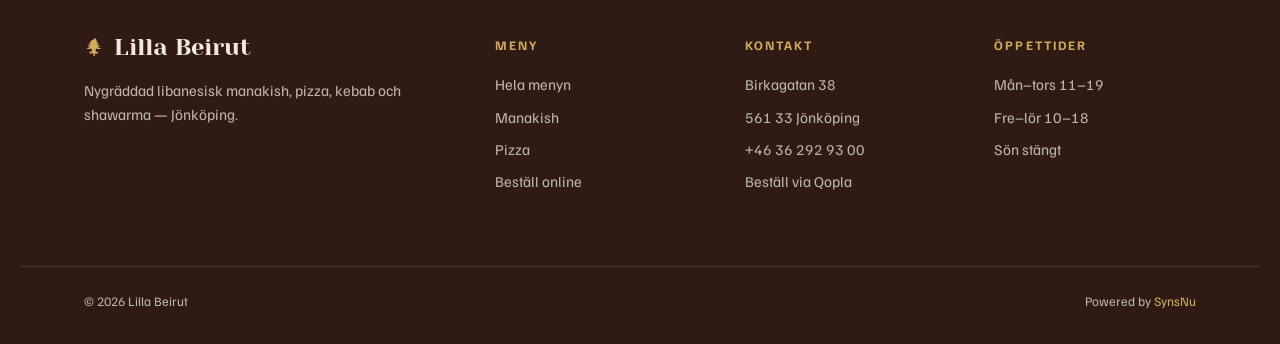
==== commit 41c51467: "Footer: credit SynsNu (synsnumedia.se), not Visuanza Swedish site — should credit the Sweden branch," ====
--- a/index.html
+++ b/index.html
@@ -322,7 +322,7 @@
   </div>
   <div class="wrap footer__bottom">
     <span>© <span data-year></span> Lilla Beirut</span>
-    <span class="footer__meta">Webb av <a href="https://visuanza.es" target="_blank" rel="noopener">Visuanza</a></span>
+    <span class="footer__meta">Powered by <a href="https://www.synsnumedia.se/" target="_blank" rel="noopener">SynsNu</a></span>
   </div>
 </footer>
 
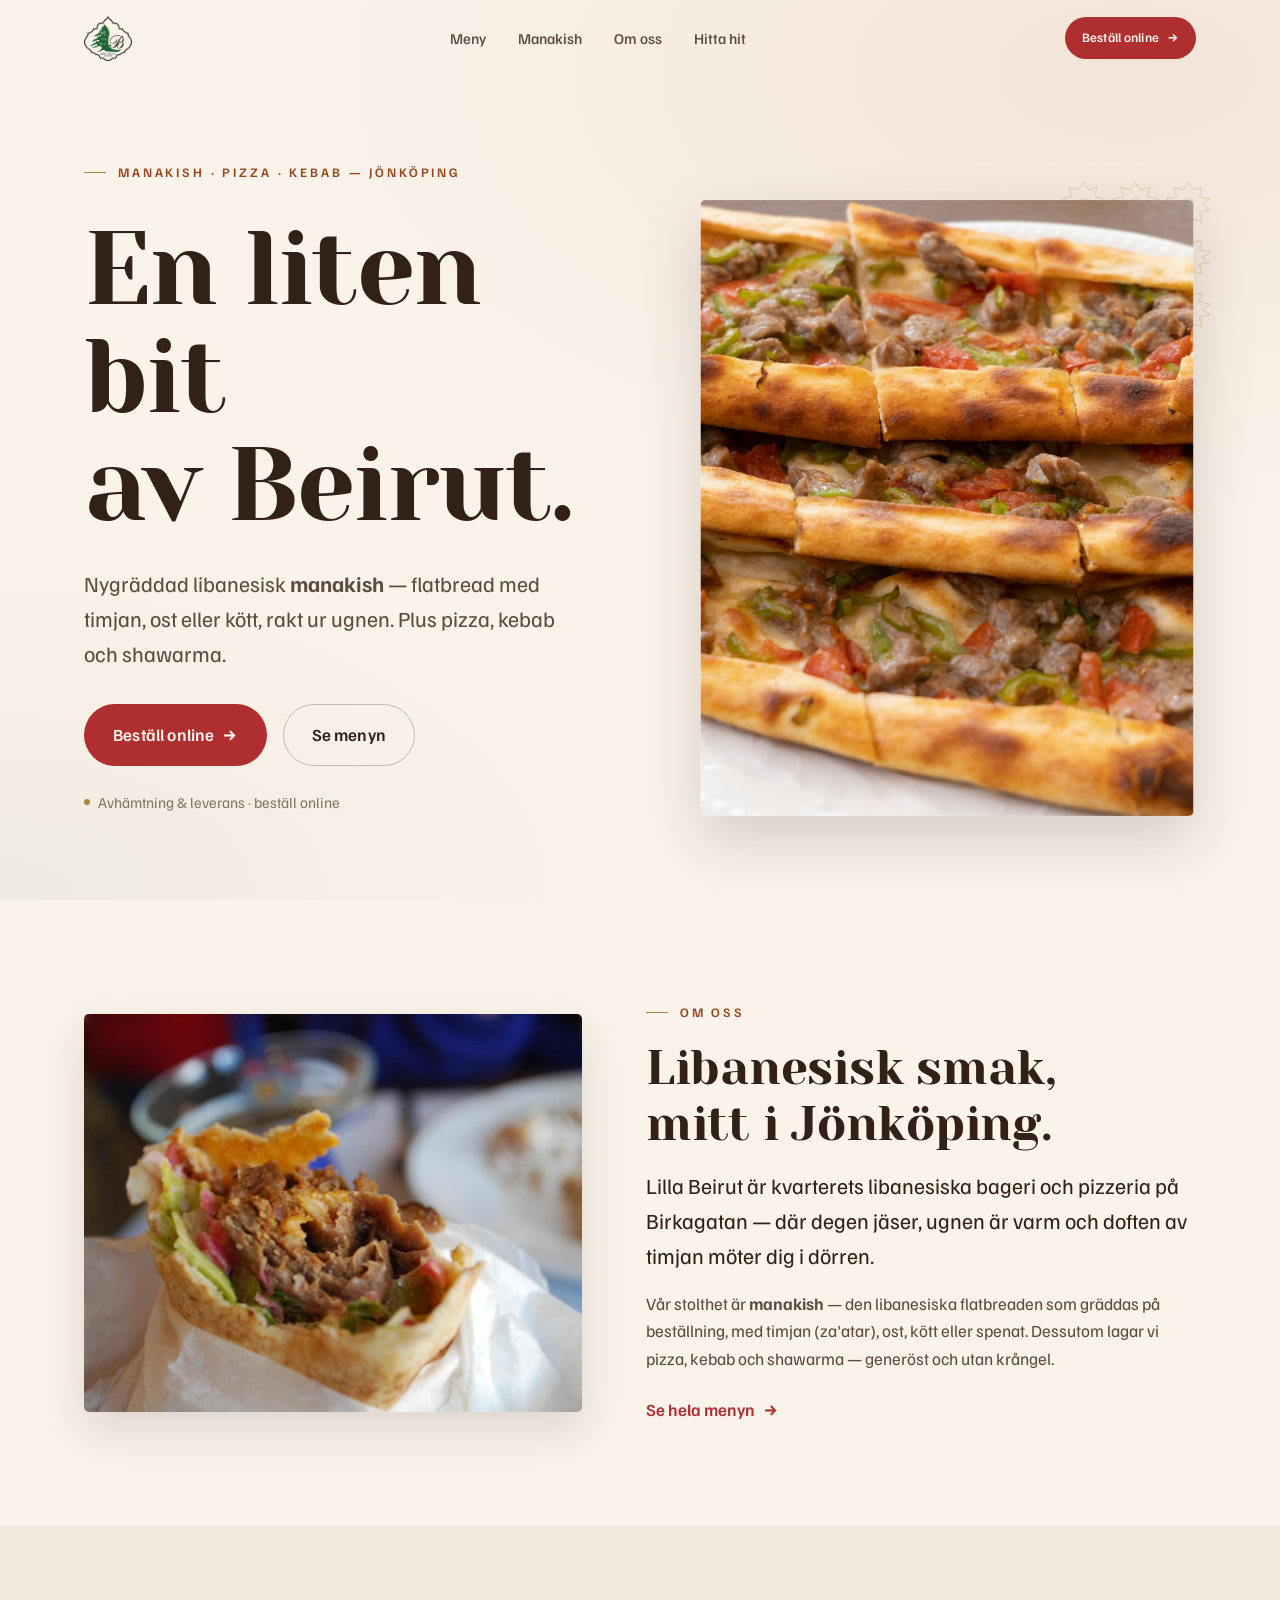
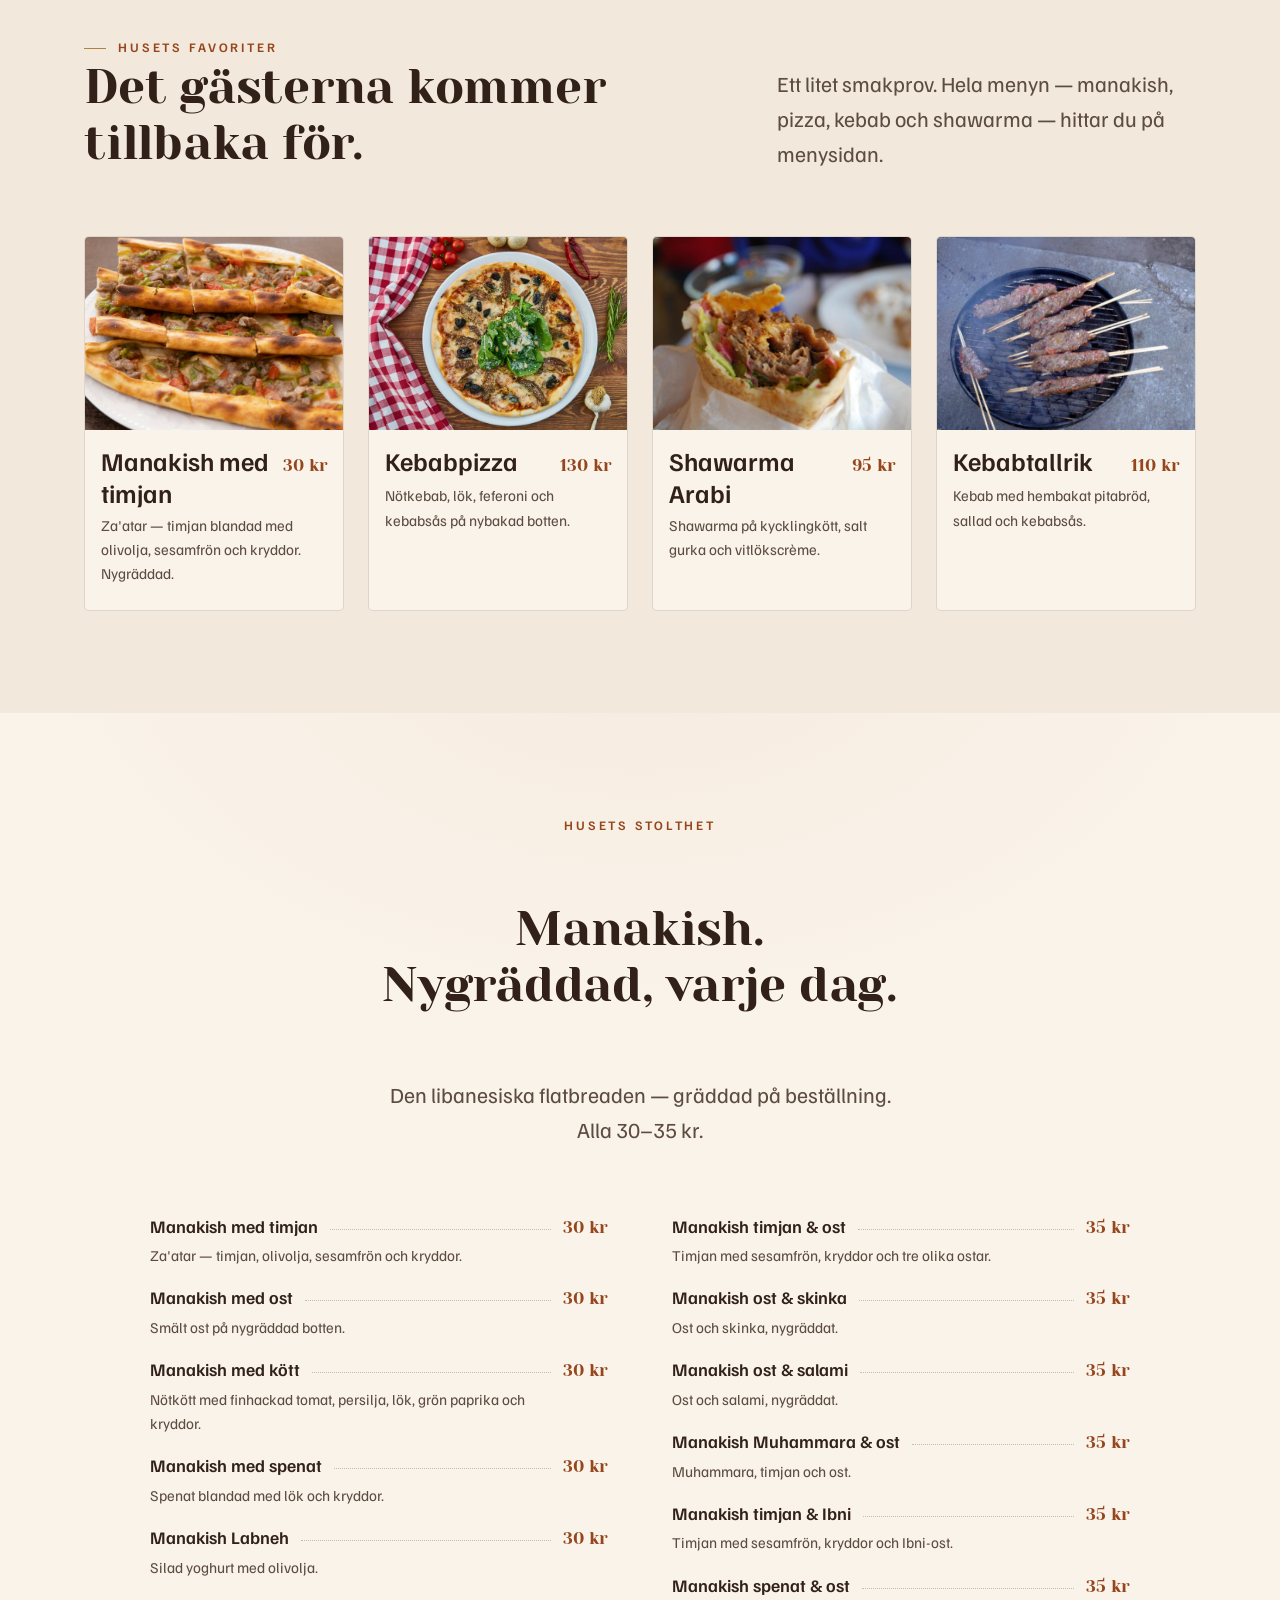
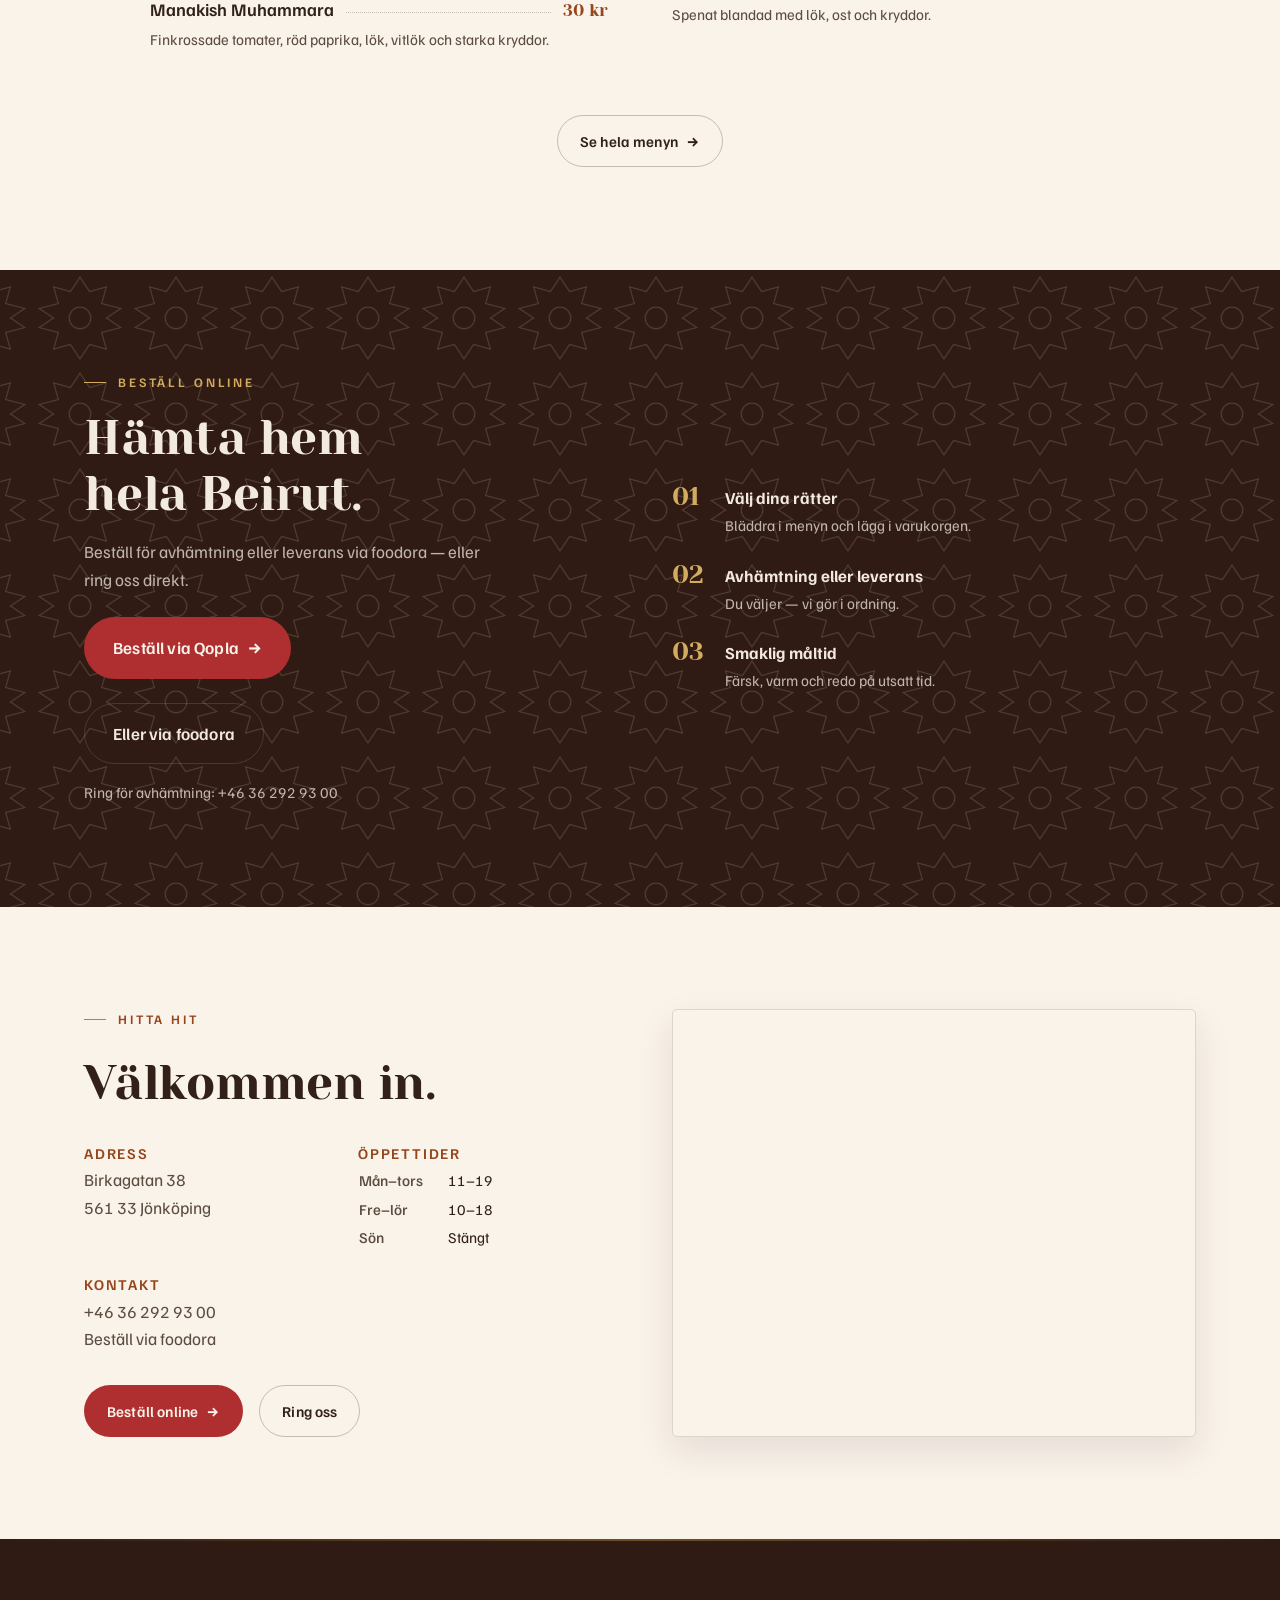
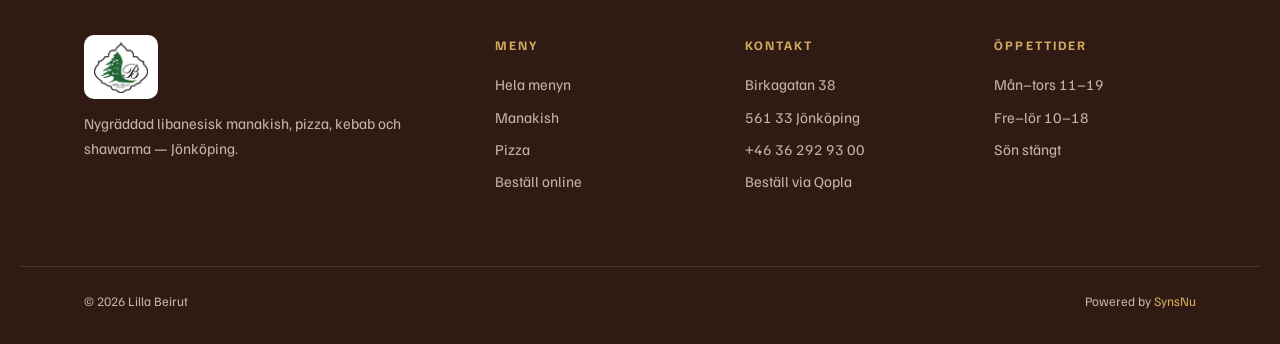
==== commit ac54f7af: "Lägg in Lilla Beiruts riktiga logga + matcha cedergrön exakt (Sagas önskemål) - Ägarens logga (ceder" ====
--- a/index.html
+++ b/index.html
@@ -8,14 +8,16 @@
 <meta name="description" content="Lilla Beirut i Jönköping — nygräddad libanesisk manakish, pizza, kebab och shawarma. Avhämtning och leverans via foodora.">
 <meta name="theme-color" content="#3a2418">
 
-<link rel="canonical" href="https://lillabeirut.se/">
+<link rel="canonical" href="https://lillabeirut.com/">
 <meta property="og:title" content="Lilla Beirut — Manakish, pizza & kebab i Jönköping">
 <meta property="og:description" content="Nygräddad libanesisk manakish, pizza, kebab och shawarma. Avhämtning &amp; leverans.">
 <meta property="og:type" content="restaurant">
 <meta property="og:locale" content="sv_SE">
-<meta property="og:url" content="https://lillabeirut.se/">
-
-<link rel="icon" type="image/svg+xml" href="assets/icons/favicon.svg">
+<meta property="og:url" content="https://lillabeirut.com/">
+
+<link rel="icon" type="image/png" sizes="32x32" href="assets/favicon-32.png">
+<link rel="icon" type="image/png" sizes="512x512" href="assets/favicon-512.png">
+<link rel="apple-touch-icon" href="assets/favicon-512.png">
 
 <link rel="preconnect" href="https://fonts.googleapis.com">
 <link rel="preconnect" href="https://fonts.gstatic.com" crossorigin>
@@ -32,7 +34,7 @@
   "servesCuisine":["Lebanese","Manakish","Pizza","Kebab"],
   "priceRange":"$",
   "telephone":"+46362929300",
-  "url":"https://lillabeirut.se/",
+  "url":"https://lillabeirut.com/",
   "address":{"@type":"PostalAddress","streetAddress":"Birkagatan 38","postalCode":"561 33","addressLocality":"Jönköping","addressCountry":"SE"},
   "openingHoursSpecification":[
     {"@type":"OpeningHoursSpecification","dayOfWeek":["Monday","Tuesday","Wednesday","Thursday"],"opens":"11:00","closes":"19:00"},
@@ -50,8 +52,7 @@
 <header class="nav" id="nav">
   <div class="nav__inner wrap">
     <a class="wordmark" href="index.html" aria-label="Lilla Beirut — startsida">
-      <svg class="wordmark__cedar" viewBox="0 0 24 24" aria-hidden="true"><path d="M12 1.5c.6 1.7 1.7 2.9 3.1 3.6-.8.1-1.6 0-2.3-.4.9 1.7 2.3 2.9 4 3.6-1 .2-2 .1-2.9-.3 1 1.6 2.5 2.7 4.3 3.3-1.3.3-2.6.2-3.8-.4 1.1 1.5 2.7 2.5 4.5 2.9-2 .7-4.1.6-6-.3v3.7h2.4v1.8H12v2.8h-1.6v-2.8H6v-1.8h2.4v-3.7c-1.9.9-4 1-6 .3 1.8-.4 3.4-1.4 4.5-2.9-1.2.6-2.5.7-3.8.4 1.8-.6 3.3-1.7 4.3-3.3-.9.4-1.9.5-2.9.3 1.7-.7 3.1-1.9 4-3.6-.7.4-1.5.5-2.3.4C10.3 4.4 11.4 3.2 12 1.5Z"/></svg>
-      <span>Lilla Beirut</span>
+      <img class="wordmark__logo" src="assets/lilla-beirut-logo-transparent.png" alt="Lilla Beirut Bakery" width="150" height="107">
     </a>
     <nav class="nav__links" aria-label="Huvudmeny">
       <a href="meny.html">Meny</a>
@@ -59,7 +60,7 @@
       <a href="#om-oss">Om oss</a>
       <a href="#hitta-hit">Hitta hit</a>
     </nav>
-    <a class="btn btn--primary btn--sm nav__cta" href="#bestall">Beställ online <span class="btn__arrow" aria-hidden="true">→</span></a>
+    <a class="btn btn--primary btn--sm nav__cta" href="https://qopla.com/restaurant/lilla-beirut/qqyY3pXYZp/order" target="_blank" rel="noopener">Beställ online <span class="btn__arrow" aria-hidden="true">→</span></a>
     <button class="nav__burger" id="burger" aria-label="Öppna meny" aria-expanded="false" aria-controls="mobnav"><span></span></button>
   </div>
 </header>
@@ -76,7 +77,7 @@
     <a href="#om-oss" data-close>Om oss</a>
     <a href="#hitta-hit" data-close>Hitta hit</a>
   </nav>
-  <a class="btn btn--primary mobnav__cta" href="#bestall" data-close>Beställ online <span class="btn__arrow" aria-hidden="true">→</span></a>
+  <a class="btn btn--primary mobnav__cta" href="https://qopla.com/restaurant/lilla-beirut/qqyY3pXYZp/order" target="_blank" rel="noopener" data-close>Beställ online <span class="btn__arrow" aria-hidden="true">→</span></a>
 </div>
 
 <main id="main">
@@ -92,7 +93,7 @@
           ost eller kött, rakt ur ugnen. Plus pizza, kebab och shawarma.
         </p>
         <div class="hero__actions reveal reveal--d3">
-          <a class="btn btn--primary btn--lg" href="#bestall">Beställ online <span class="btn__arrow" aria-hidden="true">→</span></a>
+          <a class="btn btn--primary btn--lg" href="https://qopla.com/restaurant/lilla-beirut/qqyY3pXYZp/order" target="_blank" rel="noopener">Beställ online <span class="btn__arrow" aria-hidden="true">→</span></a>
           <a class="btn btn--ghost btn--lg" href="meny.html">Se menyn</a>
         </div>
         <p class="hero__note reveal reveal--d3">Avhämtning &amp; leverans · beställ online</p>
@@ -270,7 +271,7 @@
           </div>
         </div>
         <div class="visit__actions">
-          <a class="btn btn--primary" href="#bestall">Beställ online <span class="btn__arrow" aria-hidden="true">→</span></a>
+          <a class="btn btn--primary" href="https://qopla.com/restaurant/lilla-beirut/qqyY3pXYZp/order" target="_blank" rel="noopener">Beställ online <span class="btn__arrow" aria-hidden="true">→</span></a>
           <a class="btn btn--ghost" href="tel:+46362929300">Ring oss</a>
         </div>
       </div>
@@ -287,10 +288,7 @@
 <footer class="footer surface-dark">
   <div class="wrap footer__inner">
     <div class="footer__brand">
-      <span class="wordmark wordmark--static wordmark--on-dark">
-        <svg class="wordmark__cedar" viewBox="0 0 24 24" aria-hidden="true"><path d="M12 1.5c.6 1.7 1.7 2.9 3.1 3.6-.8.1-1.6 0-2.3-.4.9 1.7 2.3 2.9 4 3.6-1 .2-2 .1-2.9-.3 1 1.6 2.5 2.7 4.3 3.3-1.3.3-2.6.2-3.8-.4 1.1 1.5 2.7 2.5 4.5 2.9-2 .7-4.1.6-6-.3v3.7h2.4v1.8H12v2.8h-1.6v-2.8H6v-1.8h2.4v-3.7c-1.9.9-4 1-6 .3 1.8-.4 3.4-1.4 4.5-2.9-1.2.6-2.5.7-3.8.4 1.8-.6 3.3-1.7 4.3-3.3-.9.4-1.9.5-2.9.3 1.7-.7 3.1-1.9 4-3.6-.7.4-1.5.5-2.3.4C10.3 4.4 11.4 3.2 12 1.5Z"/></svg>
-        Lilla Beirut
-      </span>
+      <img class="footer__logo" src="assets/lilla-beirut-logo.png" alt="Lilla Beirut Bakery" width="128" height="91">
       <p class="footer__tag">Nygräddad libanesisk manakish, pizza, kebab och shawarma — Jönköping.</p>
     </div>
     <div class="footer__col">
@@ -299,7 +297,7 @@
         <li><a href="meny.html">Hela menyn</a></li>
         <li><a href="#manakish">Manakish</a></li>
         <li><a href="meny.html#pizza">Pizza</a></li>
-        <li><a href="#bestall">Beställ online</a></li>
+        <li><a href="https://qopla.com/restaurant/lilla-beirut/qqyY3pXYZp/order" target="_blank" rel="noopener">Beställ online</a></li>
       </ul>
     </div>
     <div class="footer__col">
--- a/styles/tokens.css
+++ b/styles/tokens.css
@@ -22,8 +22,9 @@
   --pom-deep:    oklch(0.430 0.150 25);   /* pomegranate hover */
   --clay:        oklch(0.575 0.125 47);   /* terracotta — secondary warm */
   --clay-deep:   oklch(0.490 0.120 45);
-  --olive:       oklch(0.520 0.070 130);  /* cedar / Levantine green */
-  --olive-deep:  oklch(0.430 0.060 130);
+  --olive:       #206634;                  /* cedar green — EXAKT ur Lilla Beirut-loggan */
+  --olive-deep:  #184F28;                  /* mörkare cedergrön (hover) */
+  --olive-light: #5C9B6E;                  /* ljus cedergrön för mörk bg */
   --gold:        oklch(0.760 0.105 82);   /* gold — fine hairline accent */
   --gold-deep:   oklch(0.640 0.100 80);
 
--- a/styles/components.css
+++ b/styles/components.css
@@ -13,9 +13,11 @@
   color: var(--ink);
   white-space: nowrap;
 }
-.wordmark__cedar { width: 22px; height: 22px; fill: var(--clay); flex: none; }
+.wordmark__cedar { width: 22px; height: 22px; fill: var(--olive); flex: none; }
+.wordmark__logo { height: 46px; width: auto; display: block; }
+.footer__logo { height: 64px; width: auto; display: block; background: #fff; padding: 6px 10px; border-radius: 10px; }
 .wordmark--on-dark { color: var(--on-dark); font-size: 1.5rem; }
-.wordmark--on-dark .wordmark__cedar { fill: var(--gold); }
+.wordmark--on-dark .wordmark__cedar { fill: var(--olive-light); }
 
 /* ---------- Buttons ---------- */
 .btn {
